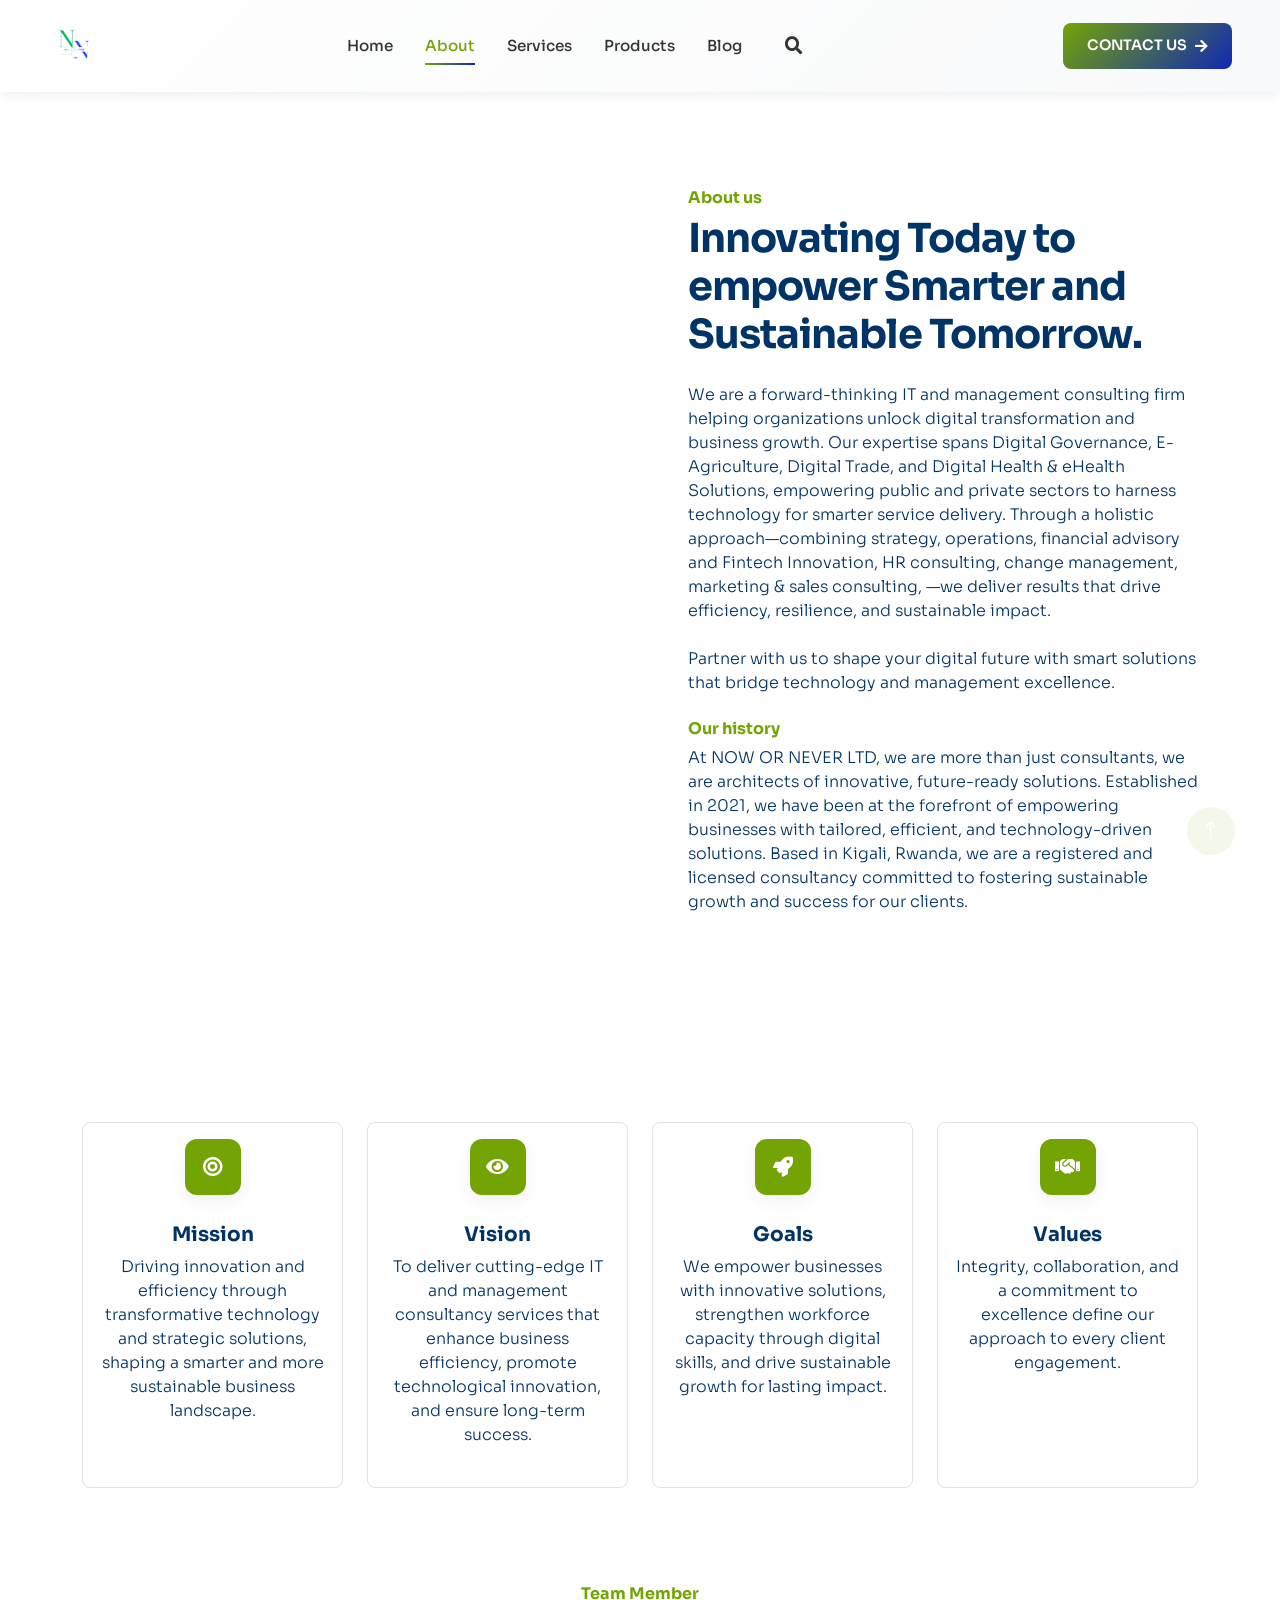
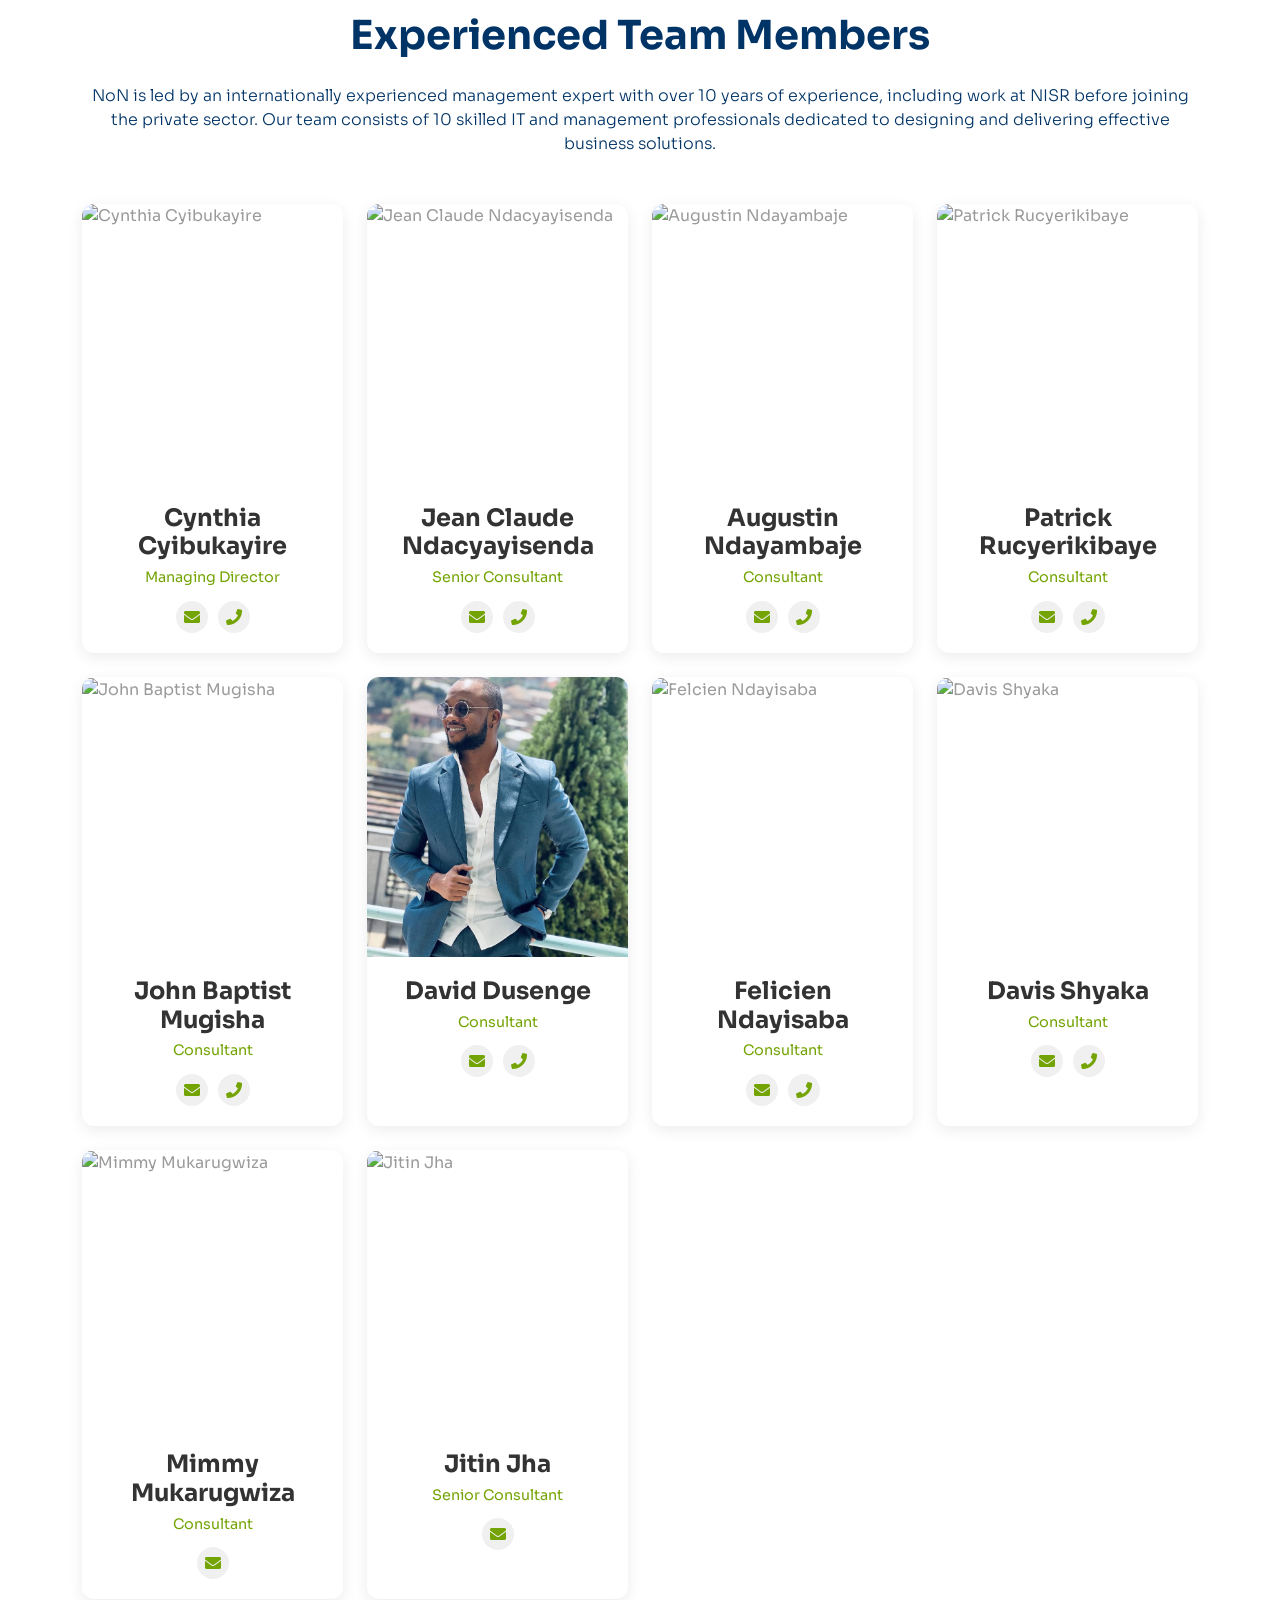
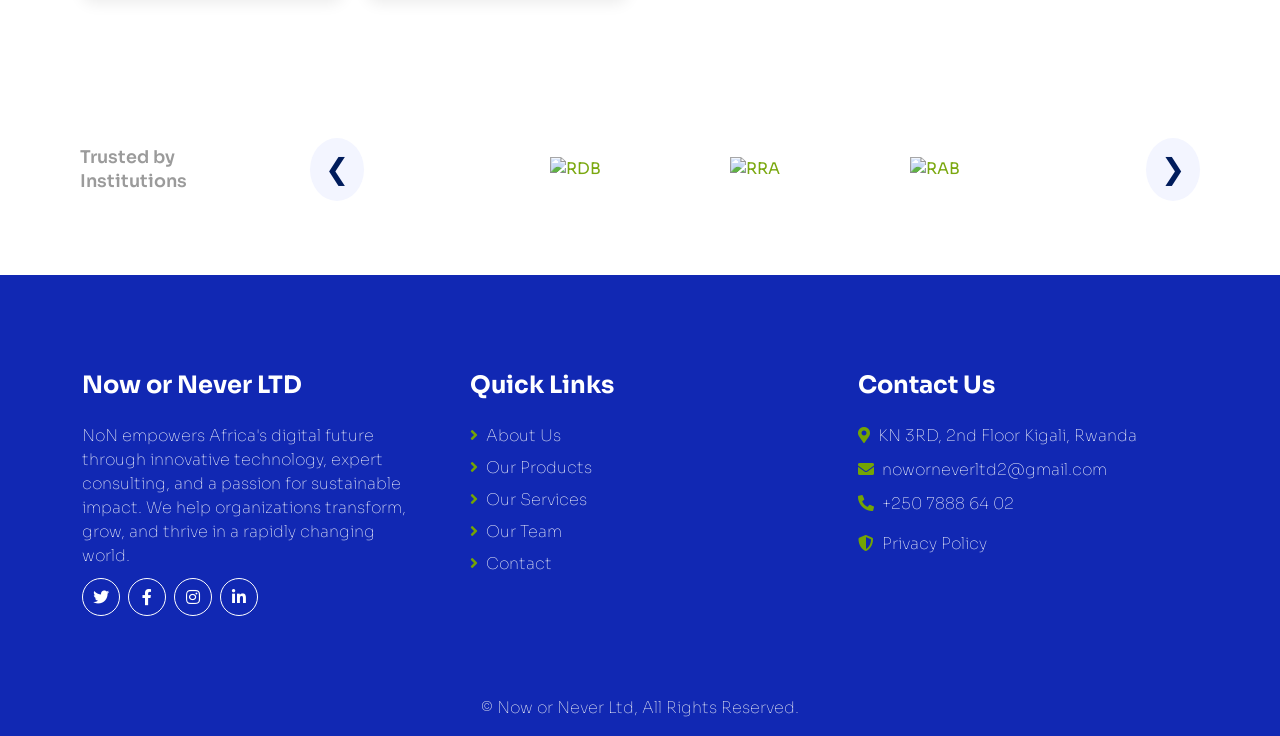
==== about.html @ a2f2927e "new" ====
<!DOCTYPE html>
<html lang="en">

<head>
    <meta charset="utf-8">
    <title>NoN - About Us</title>
    <meta content="width=device-width, initial-scale=1.0" name="viewport">
    <meta content="" name="keywords">
    <meta content="" name="description">

    <!-- Favicon -->
  <link href="img/logo_non-removebg-preview.png" rel="icon">

    <!-- Google Web Fonts -->
    <link rel="preconnect" href="https://fonts.googleapis.com">
    <link rel="preconnect" href="https://fonts.gstatic.com" crossorigin>
    <link href="https://fonts.googleapis.com/css2?family=Open+Sans:wght@300;500&family=Sora:wght@500;700;900&display=swap" rel="stylesheet"> 

    <!-- Icon Font Stylesheet -->
    <link href="https://cdnjs.cloudflare.com/ajax/libs/font-awesome/5.10.0/css/all.min.css" rel="stylesheet">
    <link href="https://cdn.jsdelivr.net/npm/bootstrap-icons@1.4.1/font/bootstrap-icons.css" rel="stylesheet">

    <!-- Libraries Stylesheet -->
    <link href="lib/animate/animate.min.css" rel="stylesheet">
    <link href="lib/owlcarousel/assets/owl.carousel.min.css" rel="stylesheet">
    <link href="lib/lightbox/css/lightbox.min.css" rel="stylesheet">

    <!-- Customized Bootstrap Stylesheet -->
    <link href="css/bootstrap.min.css" rel="stylesheet">

    <!-- Template Stylesheet -->
    <link href="css/style.css" rel="stylesheet">
</head>

<body>
    <!-- Spinner Start -->
    <div id="spinner" class="show bg-white position-fixed translate-middle w-100 vh-100 top-50 start-50 d-flex align-items-center justify-content-center">
        <div class="spinner-border text-primary" style="width: 3rem; height: 3rem;" role="status">
            <span class="sr-only">Loading...</span>
        </div>
    </div>
    <!-- Spinner End -->
    <!-- Navbar Start -->
   
    <!-- Modern Navbar CSS -->
    <style>
        .modern-navbar {
            background: linear-gradient(135deg, #ffffff 0%, #f8f9fa 100%);
            box-shadow: 0 2px 12px rgba(0, 0, 0, 0.08);
            padding: 1rem 0;
            position: sticky;
            top: 0;
            z-index: 1000;
            transition: all 0.3s ease;
        }

        .modern-navbar.scrolled {
            box-shadow: 0 4px 20px rgba(0, 0, 0, 0.12);
            padding: 0.75rem 0;
        }

        .navbar-brand-modern {
            display: flex;
            align-items: center;
            height: 60px;
            transition: transform 0.3s ease;
        }

        .navbar-brand-modern:hover {
            transform: scale(1.02);
        }

        .navbar-brand-modern img {
            height: 50px;
            width: auto;
        }

        .nav-menu-modern {
            display: flex;
            gap: 2rem;
            align-items: center;
            list-style: none;
            margin: 0;
            padding: 0;
        }

        .nav-item-modern {
            position: relative;
        }

        .nav-link-modern {
            color: #333;
            text-decoration: none;
            font-weight: 500;
            font-size: 0.95rem;
            padding: 0.5rem 0;
            transition: all 0.3s ease;
            position: relative;
        }

        .nav-link-modern::after {
            content: '';
            position: absolute;
            bottom: -2px;
            left: 0;
            width: 0;
            height: 2px;
            background: linear-gradient(90deg, #74a404, #1128B3);
            transition: width 0.3s ease;
        }

        .nav-link-modern:hover::after,
        .nav-link-modern.active::after {
            width: 100%;
        }

        .nav-link-modern:hover {
            color: #74a404;
        }

        .nav-link-modern.active {
            color: #74a404;
        }

        .search-icon-modern {
            width: 40px;
            height: 40px;
            display: flex;
            align-items: center;
            justify-content: center;
            cursor: pointer;
            border-radius: 8px;
            transition: all 0.3s ease;
            background: transparent;
            border: none;
            color: #333;
            font-size: 1.1rem;
        }

        .search-icon-modern:hover {
            background: rgba(116, 164, 4, 0.1);
            color: #74a404;
        }

        .cta-btn-modern {
            background: linear-gradient(135deg, #74a404 0%, #1128B3 100%);
            color: white;
            padding: 0.75rem 1.5rem;
            border-radius: 8px;
            text-decoration: none;
            font-weight: 600;
            font-size: 0.9rem;
            transition: all 0.3s ease;
            display: inline-flex;
            align-items: center;
            gap: 0.5rem;
            border: none;
            cursor: pointer;
        }

        .cta-btn-modern:hover {
            transform: translateY(-2px);
            box-shadow: 0 8px 20px rgba(116, 164, 4, 0.3);
            color: white;
            text-decoration: none;
        }

        .hamburger-modern {
            display: none;
            flex-direction: column;
            gap: 5px;
            background: none;
            border: none;
            cursor: pointer;
            padding: 0;
        }

        .hamburger-modern span {
            width: 24px;
            height: 2.5px;
            background: #333;
            border-radius: 2px;
            transition: all 0.3s ease;
        }

        .hamburger-modern.active span:nth-child(1) {
            transform: rotate(45deg) translate(10px, 10px);
        }

        .hamburger-modern.active span:nth-child(2) {
            opacity: 0;
        }

        .hamburger-modern.active span:nth-child(3) {
            transform: rotate(-45deg) translate(7px, -7px);
        }

        /* Mobile Responsive */
        @media (max-width: 768px) {
            .nav-menu-modern {
                position: absolute;
                top: 70px;
                left: 0;
                right: 0;
                flex-direction: column;
                gap: 0;
                background: white;
                border-top: 1px solid #e9ecef;
                max-height: 0;
                overflow: hidden;
                transition: max-height 0.3s ease;
                padding: 0;
            }

            .nav-menu-modern.active {
                max-height: 400px;
                padding: 1rem 0;
            }

            .nav-item-modern {
                width: 100%;
                padding: 0;
            }

            .nav-link-modern {
                display: block;
                padding: 1rem;
                border-left: 3px solid transparent;
                transition: all 0.3s ease;
            }

            .nav-link-modern::after {
                display: none;
            }

            .nav-link-modern:hover,
            .nav-link-modern.active {
                background: rgba(116, 164, 4, 0.08);
                border-left-color: #74a404;
                padding-left: 2rem;
            }

            .hamburger-modern {
                display: flex;
            }

            .cta-btn-modern {
                width: 100%;
                justify-content: center;
                margin: 1rem;
            }

            .nav-menu-modern .nav-item-modern:last-child {
                margin-top: 0.5rem;
            }
        }
    </style>

    <!-- Modern Navbar HTML -->
    <nav class="modern-navbar" id="modernNav">
        <div class="container-fluid px-4 px-lg-5">
            <div class="d-flex justify-content-between align-items-center">
                <a href="index.html" class="navbar-brand-modern">
                    <img src="img/logo_non-removebg-preview.png" alt="Now or Never LTD Logo">
                </a>

                <button class="hamburger-modern" id="hamburgerBtn" aria-label="Toggle navigation">
                    <span></span>
                    <span></span>
                    <span></span>
                </button>

                <ul class="nav-menu-modern" id="navMenu">
                    <li class="nav-item-modern">
                        <a href="index.html" class="nav-link-modern">Home</a>
                    </li>
                    <li class="nav-item-modern">
                        <a href="about.html" class="nav-link-modern active">About</a>
                    </li>
                    <li class="nav-item-modern">
                        <a href="service.html" class="nav-link-modern">Services</a>
                    </li>
                    <li class="nav-item-modern">
                        <a href="#products" class="nav-link-modern">Products</a>
                    </li>
                    <li class="nav-item-modern">
                        <a href="blog.html" class="nav-link-modern">Blog</a>
                    </li>
                    <li class="nav-item-modern">
                        <button class="search-icon-modern" id="searchBtnModern" aria-label="Search">
                            <i class="fa fa-search"></i>
                        </button>
                    </li>
                </ul>

                <a href="contact.html" class="cta-btn-modern d-none d-lg-inline-flex">
                    CONTACT US <i class="fa fa-arrow-right"></i>
                </a>
            </div>
        </div>
    </nav>

    <!-- Modern Navbar JavaScript -->
    <script>
        document.addEventListener('DOMContentLoaded', function() {
            const hamburger = document.getElementById('hamburgerBtn');
            const navMenu = document.getElementById('navMenu');
            const navLinks = document.querySelectorAll('.nav-link-modern');
            const modernNav = document.getElementById('modernNav');
            const searchBtnModern = document.getElementById('searchBtnModern');

            // Toggle menu
            hamburger.addEventListener('click', function() {
                hamburger.classList.toggle('active');
                navMenu.classList.toggle('active');
            });

            // Close menu on link click
            navLinks.forEach(link => {
                link.addEventListener('click', function() {
                    hamburger.classList.remove('active');
                    navMenu.classList.remove('active');
                    navLinks.forEach(l => l.classList.remove('active'));
                    this.classList.add('active');
                });
            });

            // Navbar scroll effect
            window.addEventListener('scroll', function() {
                if (window.scrollY > 10) {
                    modernNav.classList.add('scrolled');
                } else {
                    modernNav.classList.remove('scrolled');
                }
            });

            // Search functionality (reuse existing search if available)
            searchBtnModern.addEventListener('click', function() {
                if (window._navSearchOpen) {
                    window._navSearchOpen();
                }
            });
        });
    </script>
    <div id="scrollProgressBar"></div>
    <!-- Navbar End -->


    <!-- Page Header Start -->
    <!-- <div class="container-fluid page-header py-5 " style="position:relative;overflow:hidden;">
                <canvas id="headerParticles" style="position:absolute;inset:0;width:100%;height:100%;z-index:0;pointer-events:none;"></canvas>

        <div class="container py-5">
            <h1 class="display-3  text-white mb-3 animated slideInDown">About Us</h1>
            <nav aria-label="breadcrumb animated slideInDown">
                <ol class="breadcrumb">
                    <li class="breadcrumb-item"><a class="text-white" href="#">Home</a></li>
                 
                    <li class="breadcrumb-item text-white active" aria-current="page">About Us</li>
                </ol>
            </nav>
        </div>
    </div> -->
    <!-- Page Header End -->
  <style>
            /* optional subtle dark overlay so particles remain visible over images */
            .page-header::after{
                content: "";
                position: absolute;
                inset: 0;
                background: rgba(0,0,0,0.18);
                z-index: 0;
                pointer-events: none;
            }
        </style>

        <script>
            (function(){
                const canvas = document.getElementById('headerParticles');
                if(!canvas) return;
                const ctx = canvas.getContext('2d');

                let width = 0, height = 0, particles = [];

                function resize(){
                    const dpr = window.devicePixelRatio || 1;
                    width = canvas.clientWidth || canvas.width;
                    height = canvas.clientHeight || canvas.height;
                    canvas.width = Math.floor((canvas.offsetWidth) * dpr);
                    canvas.height = Math.floor((canvas.offsetHeight) * dpr);
                    ctx.setTransform(dpr, 0, 0, dpr, 0, 0);
                    initParticles();
                }

                function rand(min, max){ return Math.random() * (max - min) + min; }

                function initParticles(){
                    particles = [];
                    const area = (canvas.offsetWidth || 800) * (canvas.offsetHeight || 200);
                    const count = Math.min(140, Math.max(30, Math.floor(area / 6000)));
                    for(let i=0;i<count;i++){
                        particles.push({
                            x: rand(0, canvas.offsetWidth),
                            y: rand(0, canvas.offsetHeight),
                            r: rand(0.8, 3.2),
                            vx: rand(-0.25, 0.25),
                            vy: rand(-0.15, 0.15),
                            alpha: rand(0.3, 0.9)
                        });
                    }
                }

                function step(){
                    ctx.clearRect(0,0,canvas.offsetWidth, canvas.offsetHeight);

                    // draw connections
                    const threshold = 90;
                    for(let i=0;i<particles.length;i++){
                        const p = particles[i];
                        for(let j=i+1;j<particles.length;j++){
                            const q = particles[j];
                            const dx = p.x - q.x;
                            const dy = p.y - q.y;
                            const dist = Math.sqrt(dx*dx + dy*dy);
                            if(dist < threshold){
                                const t = 1 - dist / threshold;
                                ctx.strokeStyle = 'rgba(255,255,255,' + (0.08 * t) + ')';
                                ctx.lineWidth = 1 * t;
                                ctx.beginPath();
                                ctx.moveTo(p.x, p.y);
                                ctx.lineTo(q.x, q.y);
                                ctx.stroke();
                            }
                        }
                    }

                    // draw particles and update
                    for(const p of particles){
                        p.x += p.vx;
                        p.y += p.vy;

                        // wrap around
                        if(p.x < -10) p.x = canvas.offsetWidth + 10;
                        if(p.x > canvas.offsetWidth + 10) p.x = -10;
                        if(p.y < -10) p.y = canvas.offsetHeight + 10;
                        if(p.y > canvas.offsetHeight + 10) p.y = -10;

                        ctx.beginPath();
                        ctx.fillStyle = 'rgba(255,255,255,' + p.alpha + ')';
                        ctx.arc(p.x, p.y, p.r, 0, Math.PI * 2);
                        ctx.fill();
                    }

                    requestAnimationFrame(step);
                }

                // initialize when DOM ready
                function init(){
                    resize();
                    window.addEventListener('resize', () => {
                        // throttle resize with requestAnimationFrame
                        if(this._resizeRAF) cancelAnimationFrame(this._resizeRAF);
                        this._resizeRAF = requestAnimationFrame(resize);
                    });
                    requestAnimationFrame(step);
                }

                // If element sizes are not yet set, delay init slightly
                if (document.readyState === 'loading') {
                    document.addEventListener('DOMContentLoaded', init);
                } else {
                    init();
                }
            })();
        </script>

    <!-- Digital Solutions Section Start -->
  <div class="container-fluid  overflow-hidden px-lg-0" id="about">
        <div class="container about px-lg-0">
            <div class="row g-0 mx-lg-0">
                <div class="col-lg-6 ps-lg-0 wow fadeIn" data-wow-delay="0.1s" style="min-height: 400px;">
                    <div class="position-relative h-100">
                        <video class="position-absolute img-fluid w-100 h-100" src="img/boit-1.mov" style="object-fit: cover;" autoplay loop muted playsinline></video>
                    </div>
                </div>
                <div class="col-lg-6 about-text py-5 wow fadeIn" data-wow-delay="0.5s">
                    <div class="p-lg-5 pe-lg-0">
                          <h6 class="text-primary">About us</h6>
                        <div class="about-modern">
                            <h1 class="mb-4 fw-bold" style="font-size:2.5rem; letter-spacing:-1px;">
                           Innovating Today to empower Smarter and Sustainable Tomorrow.


                            </h1>
                            <p class="lead text-dark mb-4" style="font-size:1rem;">
       We are a forward-thinking IT and management consulting firm helping organizations unlock digital transformation and business growth. Our expertise spans Digital Governance, E-Agriculture, Digital Trade, and Digital Health & eHealth Solutions, empowering public and private sectors to harness technology for smarter service delivery.
Through a holistic approach—combining strategy, operations, financial advisory and Fintech Innovation, HR consulting, change management, marketing & sales consulting, —we deliver results that drive efficiency, resilience, and sustainable impact.<br><br>
Partner with us to shape your digital future with smart solutions that bridge technology and management excellence.

                            </p>
           
   <h6 class="text-primary">Our history</h6>
                              <p class="lead text-dark mb-4" style="font-size:1rem;">
At NOW OR NEVER LTD, we are more than just consultants, we are architects of innovative, future-ready solutions. Established in 2021, we have been at the forefront of empowering businesses with tailored, efficient, and technology-driven solutions. Based in Kigali, Rwanda, we are a registered and licensed consultancy committed to fostering sustainable growth and success for our clients.    </p>
                        </div>
                    </div>
                </div>
            </div>
        </div>
    </div>
    <!-- Digital Solutions Section End -->
        <!-- Flexible 4-Card Section Start -->
        <section class="container py-5 " aria-labelledby="featuresHeading">
        

            <div class="features-cards">
                <style>
                    /* center icons and headings, set green icon bg and hover behavior */
                    .features-cards .icon-circle {
                        background: #74a404;
                        color: #fff;
                    }
                    .features-cards .card-body { text-align: center; }
                    .features-cards .card.hover-translate {
                        transition: transform .18s ease, box-shadow .18s ease, background .18s ease, color .18s ease;
                    }
                    .features-cards .card.hover-translate:hover {
                        background: #74a404;
                        color: #fff;
                    }
                    .features-cards .card.hover-translate:hover .card-title,
                    .features-cards .card.hover-translate:hover .lead {
                        color: #fff !important;
                    }
                    .features-cards .card.hover-translate .icon-circle {
                        margin: 0 auto 12px;
                        display: inline-flex;
                        align-items: center;
                        justify-content: center;
                    }
                </style>

                <div class="row g-4 mt-3 ">
                    <div class="col-12 col-md-6 col-lg-3 d-flex ">
                        <article class="card  flex-fill h-100 border hover-translate" role="region" aria-label="Mission">
                            <div class="card-body d-flex flex-column align-items-center">
                                <div class="mb-3">
                                    <div class="icon-circle d-inline-flex align-items-center justify-content-center" style="width:56px;height:56px;border-radius:12px;font-size:20px;">
                                        <i class="fas fa-bullseye" aria-hidden="true"></i>
                                    </div>
                                </div>
                                <h3 class="h5 card-title">Mission</h3>
                                  <p class="lead text-dark mb-4" style="font-size:1rem;">Driving innovation and efficiency through transformative technology and strategic solutions, shaping a smarter and more sustainable business landscape.</p>
                            </div>
                        </article>
                    </div>

                    <div class="col-12 col-md-6 col-lg-3 d-flex">
                        <article class="card flex-fill h-100 border hover-translate" role="region" aria-label="Vision">
                            <div class="card-body d-flex flex-column align-items-center">
                                <div class="mb-3">
                                    <div class="icon-circle d-inline-flex align-items-center justify-content-center" style="width:56px;height:56px;border-radius:12px;font-size:20px;">
                                        <i class="fas fa-eye" aria-hidden="true"></i>
                                    </div>
                                </div>
                                <h3 class="h5 card-title">Vision</h3>
                                  <p class="lead text-dark mb-4" style="font-size:1rem;">To deliver cutting-edge IT and management consultancy services that enhance business efficiency, promote technological innovation, and ensure long-term success.</p>
                            </div>
                        </article>
                    </div>

                    <div class="col-12 col-md-6 col-lg-3 d-flex">
                        <article class="card flex-fill h-100 border hover-translate" role="region" aria-label="Goals">
                            <div class="card-body d-flex flex-column align-items-center">
                                <div class="mb-3">
                                    <div class="icon-circle d-inline-flex align-items-center justify-content-center" style="width:56px;height:56px;border-radius:12px;font-size:20px;">
                                        <i class="fas fa-rocket" aria-hidden="true"></i>
                                    </div>
                                </div>
                                <h3 class="h5 card-title">Goals</h3>
                                   <p class="lead text-dark mb-4" style="font-size:1rem;">We empower businesses with innovative solutions, strengthen workforce capacity through digital skills, and drive sustainable growth for lasting impact.</p>
                            </div>
                        </article>
                    </div>

                    <div class="col-12 col-md-6 col-lg-3 d-flex">
                        <article class="card flex-fill h-100 border hover-translate" role="region" aria-label="Values">
                            <div class="card-body d-flex flex-column align-items-center">
                                <div class="mb-3">
                                    <div class="icon-circle d-inline-flex align-items-center justify-content-center" style="width:56px;height:56px;border-radius:12px;font-size:20px;">
                                        <i class="fas fa-handshake" aria-hidden="true"></i>
                                    </div>
                                </div>
                                <h3 class="h5 card-title">Values</h3>
                                 <p class="lead text-dark mb-4" style="font-size:1rem;">Integrity, collaboration, and a commitment to excellence define our approach to every client engagement.</p>
                            </div>
                        </article>
                    </div>
                </div>

                <style>
                    .features-cards .card.hover-translate:hover {
                        background: #74a404 !important;
                        color: #fff;
                    }
                    .features-cards .card.hover-translate:hover .card-title,
                    .features-cards .card.hover-translate:hover .lead {
                        color: #fff !important;
                    }
                </style>
            </div>

            <style>
                .icon-circle {
                    width: 56px;
                    height: 56px;
                    border-radius: 12px;
                    font-size: 20px;
                    box-shadow: 0 6px 18px rgba(0,0,0,0.06);
                }
                .card.hover-translate {
                    transition: transform .18s ease, box-shadow .18s ease;
                }
                .card.hover-translate:hover {
                    transform: translateY(-8px);
                    box-shadow: 0 18px 40px rgba(0,0,0,0.12);
                }
                @media (max-width: 767.98px) {
                    .icon-circle { width:48px; height:48px; }
                }
            </style>
        </section>
        <!-- Flexible 4-Card Section End -->
             <!-- Team Start -->
   <div class="container-fluid p-5  overflow-hidden px-lg-0 " id="team">
        <div class="container">
            <div class="text-center mx-auto mb-5 wow fadeInUp" data-wow-delay="0.1s" style="">
                <h6 class="text-primary">Team Member</h6>
                <h1 class="mb-4">Experienced Team Members</h1>
                <p class="lead text-dark " style="font-size:1rem;">NoN is led by an internationally experienced management expert with over 10 years of experience, including work at NISR before joining the private sector. Our team consists of 10 skilled IT and management professionals dedicated to designing and delivering effective business solutions.
</p>
            </div>
            
    <div class="row g-4">
        <!-- Team Member Card 1 -->
             
        <div class="col-lg-3 col-md-6 wow fadeInUp" data-wow-delay="0.1s">
      
                <a href="cynthia.html" style="text-decoration: none; color: inherit;">
                    <div class="team-card h-100">
                        <div class="team-image-wrapper">
                            <img class="team-image" src="img/team/cyntia_2.jpeg" alt="Cynthia Cyibukayire">
                            <div class="team-overlay">
                                <a href="cynthia.html" class="btn btn-primary" style="padding: 10px 20px; font-weight: 600; transition: background-color 0.3s ease;" onmouseover="this.style.backgroundColor='white'; this.style.color='#74a404';" onmouseout="this.style.backgroundColor=''; this.style.color='';">View Profile</a>
                            </div>
                        </div>
                        <div class="team-info">
                            <h4>Cynthia Cyibukayire</h4>
                            <p class="role">Managing Director</p>
                            <div class="contact-info">
                                <a href="mailto:ccyibukayire@non.com"><i class="fas fa-envelope"></i></a>
                                <a href="tel:+250788673309"><i class="fas fa-phone"></i></a>
                            </div>
                        </div>
                    </div>
                </a>
        </div>

        <!-- Team Member Card 2 -->
        <div class="col-lg-3 col-md-6 wow fadeInUp" data-wow-delay="0.2s">
            <a href="cynthia.html" style="text-decoration: none; color: inherit;">
                <div class="team-card h-100">
                    <div class="team-image-wrapper">
                        <img class="team-image" src="img/team-3.png" alt="Jean Claude Ndacyayisenda">
                        <div class="team-overlay">
                                                        <a href="cynthia.html" class="btn btn-primary" style="padding: 10px 20px; font-weight: 600; transition: background-color 0.3s ease;" onmouseover="this.style.backgroundColor='white'; this.style.color='#74a404';" onmouseout="this.style.backgroundColor=''; this.style.color='';">View Profile</a>

                        </div>
                    </div>
                    <div class="team-info">
                        <h4>Jean Claude Ndacyayisenda</h4>
                        <p class="role">Senior Consultant</p>
                        <div class="contact-info">
                            <a href="mailto:jcndacyayisenda@non.com"><i class="fas fa-envelope"></i></a>
                            <a href="tel:+250788732511"><i class="fas fa-phone"></i></a>
                        </div>
                    </div>
                </div>
            </a>
        </div>

        <!-- Team Member Card 3 -->
        <div class="col-lg-3 col-md-6 wow fadeInUp" data-wow-delay="0.3s">
            <a href="augustin.html" style="text-decoration: none; color: inherit;">
                <div class="team-card h-100">
                    <div class="team-image-wrapper">
                        <img class="team-image" src="img/team/Ndayambaje.jpeg" alt="Augustin Ndayambaje">
                        <div class="team-overlay">
                                                                                <a href="augustin.html" class="btn btn-primary" style="padding: 10px 20px; font-weight: 600; transition: background-color 0.3s ease;" onmouseover="this.style.backgroundColor='white'; this.style.color='#74a404';" onmouseout="this.style.backgroundColor=''; this.style.color='';">View Profile</a>

                        </div>
                    </div>
                    <div class="team-info">
                        <h4>Augustin Ndayambaje</h4>
                        <p class="role">Consultant</p>
                        <div class="contact-info">
                            <a href="mailto:andayambaje@non.com"><i class="fas fa-envelope"></i></a>
                            <a href="tel:+250783199105"><i class="fas fa-phone"></i></a>
                        </div>
                    </div>
                </div>
            </a>
        </div>

        <!-- Team Member Card 4 -->
        <div class="col-lg-3 col-md-6 wow fadeInUp" data-wow-delay="0.4s">
            <a href="patrick.html" style="text-decoration: none; color: inherit;">
                <div class="team-card h-100">
                    <div class="team-image-wrapper">
                        <img class="team-image" src="img/team/patrick rukera.jpeg" alt="Patrick Rucyerikibaye">
                        <div class="team-overlay">
                                                                                 <a href="patrick.html" class="btn btn-primary" style="padding: 10px 20px; font-weight: 600; transition: background-color 0.3s ease;" onmouseover="this.style.backgroundColor='white'; this.style.color='#74a404';" onmouseout="this.style.backgroundColor=''; this.style.color='';">View Profile</a>

                        </div>
                    </div>
                    <div class="team-info">
                        <h4>Patrick Rucyerikibaye</h4>
                        <p class="role">Consultant</p>
                        <div class="contact-info">
                            <a href="mailto:prucyerikibaye@non.com"><i class="fas fa-envelope"></i></a>
                            <a href="tel:+250783979427"><i class="fas fa-phone"></i></a>
                        </div>
                    </div>
                </div>
            </a>
        </div>

        <!-- Team Member Card 5 -->
        <div class="col-lg-3 col-md-6 wow fadeInUp" data-wow-delay="0.1s">
            <a href="staff_bio.html?id=7" style="text-decoration: none; color: inherit;">
                <div class="team-card h-100">
                    <div class="team-image-wrapper">
                        <img class="team-image" src="img/team-3.png" alt="John Baptist Mugisha">
                        <div class="team-overlay">
                                                                                  <a href="staff_bio.html?id=1" class="btn btn-primary" style="padding: 10px 20px; font-weight: 600; transition: background-color 0.3s ease;" onmouseover="this.style.backgroundColor='white'; this.style.color='#74a404';" onmouseout="this.style.backgroundColor=''; this.style.color='';">View Profile</a>

                        </div>
                    </div>
                    <div class="team-info">
                        <h4>John Baptist Mugisha</h4>
                        <p class="role">Consultant</p>
                        <div class="contact-info">
                            <a href="mailto:jbmugisha@non.com"><i class="fas fa-envelope"></i></a>
                            <a href="tel:+250788841787"><i class="fas fa-phone"></i></a>
                        </div>
                    </div>
                </div>
            </a>
        </div>

        <!-- Team Member Card 6 -->
        <div class="col-lg-3 col-md-6 wow fadeInUp" data-wow-delay="0.2s">
            <a href="staff_bio.html?id=8" style="text-decoration: none; color: inherit;">
                <div class="team-card h-100">
                    <div class="team-image-wrapper">
                        <img class="team-image" src="img/Team/David.jpeg" alt="David Dusenge">
                        <div class="team-overlay">
                                                                                  <a href="staff_bio.html?id=1" class="btn btn-primary" style="padding: 10px 20px; font-weight: 600; transition: background-color 0.3s ease;" onmouseover="this.style.backgroundColor='white'; this.style.color='#74a404';" onmouseout="this.style.backgroundColor=''; this.style.color='';">View Profile</a>

                        </div>
                    </div>
                    <div class="team-info">
                        <h4>David Dusenge</h4>
                        <p class="role">Consultant</p>
                        <div class="contact-info">
                            <a href="mailto:ddusenge@non.com"><i class="fas fa-envelope"></i></a>
                            <a href="tel:+250788738660"><i class="fas fa-phone"></i></a>
                        </div>
                    </div>
                </div>
            </a>
        </div>

        <!-- Team Member Card 7 -->
        <div class="col-lg-3 col-md-6 wow fadeInUp" data-wow-delay="0.3s">
            <a href="staff_bio.html?id=9" style="text-decoration: none; color: inherit;">
                <div class="team-card h-100">
                    <div class="team-image-wrapper">
                        <img class="team-image" src="img/team-3.png" alt="Felcien Ndayisaba">
                        <div class="team-overlay">
                                                                                 <a href="staff_bio.html?id=1" class="btn btn-primary" style="padding: 10px 20px; font-weight: 600; transition: background-color 0.3s ease;" onmouseover="this.style.backgroundColor='white'; this.style.color='#74a404';" onmouseout="this.style.backgroundColor=''; this.style.color='';">View Profile</a>

                        </div>
                    </div>
                    <div class="team-info">
                        <h4>Felicien Ndayisaba</h4>
                        <p class="role">Consultant</p>
                        <div class="contact-info">
                            <a href="mailto:fndayisaba@non.com"><i class="fas fa-envelope"></i></a>
                            <a href="tel:+250788595006"><i class="fas fa-phone"></i></a>
                        </div>
                    </div>
                </div>
            </a>
        </div>

        <!-- Team Member Card 8 -->
        <div class="col-lg-3 col-md-6 wow fadeInUp" data-wow-delay="0.4s">
            <a href="staff_bio.html?id=10" style="text-decoration: none; color: inherit;">
                <div class="team-card h-100">
                    <div class="team-image-wrapper">
                        <img class="team-image" src="img/team-3.png" alt="Davis Shyaka">
                        <div class="team-overlay">
                                                                                   <a href="staff_bio.html?id=1" class="btn btn-primary" style="padding: 10px 20px; font-weight: 600; transition: background-color 0.3s ease;" onmouseover="this.style.backgroundColor='white'; this.style.color='#74a404';" onmouseout="this.style.backgroundColor=''; this.style.color='';">View Profile</a>

                        </div>
                    </div>
                    <div class="team-info">
                        <h4>Davis Shyaka</h4>
                        <p class="role">Consultant</p>
                        <div class="contact-info">
                            <a href="mailto:dshyaka@non.com"><i class="fas fa-envelope"></i></a>
                            <a href="tel:+250788940354"><i class="fas fa-phone"></i></a>
                        </div>
                    </div>
                </div>
            </a>
        </div>

        <!-- Team Member Card 9 -->
        <div class="col-lg-3 col-md-6 mb-3 wow fadeInUp" data-wow-delay="0.1s">
            <a href="staff_bio.html?id=11" style="text-decoration: none; color: inherit;">
                <div class="team-card h-100">
                    <div class="team-image-wrapper">
                        <img class="team-image" src="img/team-1.png" alt="Mimmy Mukarugwiza">
                        <div class="team-overlay">
                                                                                   <a href="staff_bio.html?id=1" class="btn btn-primary" style="padding: 10px 20px; font-weight: 600; transition: background-color 0.3s ease;" onmouseover="this.style.backgroundColor='white'; this.style.color='#74a404';" onmouseout="this.style.backgroundColor=''; this.style.color='';">View Profile</a>

                        </div>
                    </div>
                    <div class="team-info">
                        <h4>Mimmy Mukarugwiza</h4>
                        <p class="role">Consultant</p>
                        <div class="contact-info">
                            <a href="mailto:mukarugwiza@non.com"><i class="fas fa-envelope"></i></a>
                        </div>
                    </div>
                </div>
            </a>
        </div>

        <!-- Team Member Card 10 -->
        <div class="col-lg-3 col-md-6 mb-3 wow fadeInUp" data-wow-delay="0.2s">
            <a href="jitin.html" style="text-decoration: none; color: inherit;">
                <div class="team-card h-100">
                    <div class="team-image-wrapper">
                        <img class="team-image" src="img/team/jitin.jpeg" alt="Jitin Jha">
                        <div class="team-overlay">
                                                                                   <a href="jitin.html" class="btn btn-primary" style="padding: 10px 20px; font-weight: 600; transition: background-color 0.3s ease;" onmouseover="this.style.backgroundColor='white'; this.style.color='#74a404';" onmouseout="this.style.backgroundColor=''; this.style.color='';">View Profile</a>

                        </div>
                    </div>
                    <div class="team-info">
                        <h4>Jitin Jha</h4>
                        <p class="role">Senior Consultant</p>
                        <div class="contact-info">
                            <a href="mailto:jjha@non.com"><i class="fas fa-envelope"></i></a>
                        </div>
                    </div>
                </div>
            </a>
        </div>
    </div>

          
        </div>

        </div>
    </div>
    <!-- Team End -->
  <section class="partners-section">
 <div class="partners-text">
      Trusted by <br> Institutions
    </div>

    <div class="arrow" id="prevArrow">❮</div>
    <style>
        .partners-carousel-wrapper{ padding:10px 20px; }
        .partners-carousel { display:flex; gap:20px; align-items:center; justify-content:center; overflow:hidden; }
        .partner-logo { flex:0 0 auto; padding:12px; display:flex; align-items:center; justify-content:center; }
        .partner-logo img { max-width:160px; height:auto; display:block; margin:0; }

        /* Smaller spacing and images on small screens */
        @media (max-width: 767px) {
            .partners-carousel-wrapper{ padding:6px 10px; }
            .partners-carousel { gap:12px; }
            .partner-logo { padding:6px; }
            .partner-logo img { max-width:300px; }
        }

        /* Extra small screens */
        @media (max-width: 420px) {
            .partners-carousel { gap:8px; }
            .partner-logo img { max-width:80px; }
        }
    </style>

    <div class="partners-carousel-wrapper">
        <div class="partners-carousel" id="partnersCarousel" aria-label="Trusted institutions carousel">
            <div class="partner-logo">
              <a href="https://rdb.rw" target="_blank" rel="noopener noreferrer" title="Rwanda Development Board">
                <img src="https://kigaliselfdrive.com/wp-content/uploads/2023/06/2-2.png" alt="RDB">
              </a>
            </div>
            <div class="partner-logo">
              <a href="https://www.rra.gov.rw" target="_blank" rel="noopener noreferrer" data-target="blank" title="Rwanda Revenue Authority">
                <img src="https://encrypted-tbn0.gstatic.com/images?q=tbn:ANd9GcR7gfXnhyTtkCDWhknLxu4I8dhg8lSzt9b-8A&s" alt="RRA">
              </a>
            </div>
            <div class="partner-logo">
              <a href="https://www.rab.gov.rw" target="_blank" rel="noopener noreferrer" title="Rwanda Agriculture Board">
                <img src="https://encrypted-tbn0.gstatic.com/images?q=tbn:ANd9GcSUlSEijHfIaqTOPRWllw34btnbotYerCm0fT9lqW-__wRmQU8IHoTITlHJ64VpBDEptjo&usqp=CAU" alt="RAB">
              </a>
            </div>
        </div>
    </div>

    <div class="arrow" id="nextArrow">❯</div>
  </section>
    <!-- Footer Start -->
<div class="container-fluid  text-body footer  pt-5 wow fadeIn" data-wow-delay="0.1s" >
        <div class="container py-5">
            <div class="row g-5">
            <!-- About Company -->
            <div class="col-lg-4 col-md-6 ">
                <h4 class="text-white mb-4 fw-bold"> Now or Never LTD</h4>
                <p class="text-white mb-3" style="font-weight: lighter !important;">
               NoN empowers Africa's digital future through innovative technology, expert consulting, and a passion for sustainable impact. We help organizations transform, grow, and thrive in a rapidly changing world.
                </p>
                <div class="d-flex mb-3">
                <a class="btn btn-square  btn-social me-2" href="#"><i class="fab fa-twitter"></i></a>
                <a class="btn btn-square  btn-social me-2" href="#"><i class="fab fa-facebook-f"></i></a>
                <a class="btn btn-square  btn-social me-2" href="#"><i class="fab fa-instagram"></i></a>
                <a class="btn btn-square btn-outline-light btn-social" href="#"><i class="fab fa-linkedin-in"></i></a>
                </div>
            </div>
            <!-- Quick Links -->
            <div class="col-lg-4 col-md-6">
                <h4 class="text-white mb-4 fw-bold">Quick Links</h4>
                <ul class="list-unstyled mb-0">
                <li class="mb-2"><a href="about.html" class="text-white text-decoration-none" style="font-weight: lighter !important;"><i class="fa fa-angle-right text-primary me-2"></i>About Us</a></li>
                           <li class="mb-2"><a href="index.html#products" class="text-white text-decoration-none" style="font-weight: lighter !important;"><i class="fa fa-angle-right text-primary me-2"></i>Our Products</a></li>
                <li class="mb-2"><a href="service.html" class="text-white text-decoration-none" style="font-weight: lighter !important;"><i class="fa fa-angle-right text-primary me-2"></i>Our Services</a></li>
                <!-- <li class="mb-2"><a href="project.html" class="text-white-50 text-decoration-none"><i class="fa fa-angle-right text-primary me-2"></i>Projects</a></li> -->
                <li class="mb-2"><a href="about.html#team" class="text-white text-decoration-none" style="font-weight: lighter !important;"><i class="fa fa-angle-right text-primary me-2"></i>Our Team</a></li>
                <li class="mb-2"><a href="contact.html" class="text-white text-decoration-none" style="font-weight: lighter !important;"><i class="fa fa-angle-right text-primary me-2"></i>Contact</a></li>
                </ul>
            </div>
            <!-- Contact Info -->
            <div class="col-lg-4 col-md-12">
                <h4 class="text-white mb-4 fw-bold">Contact Us</h4>
                <p class="mb-2 text-white" style="font-weight: lighter !important;"><i class="fa fa-map-marker-alt text-primary me-2"></i>KN 3RD, 2nd Floor Kigali, Rwanda</p>
                <a href="mailto:noworneverltd2@gmail.com" class="text-white text-decoration-none"><p class="mb-2 text-white" style="font-weight: lighter !important;"><i class="fa fa-envelope text-primary me-2"></i>noworneverltd2@gmail.com</p></a>
                <p class="mb-2 text-white" style="font-weight: lighter !important;"><i class="fa fa-phone-alt text-primary me-2"></i>+250 7888 64 02</p>
                <ul class="list-unstyled mt-3">
                <li class="mb-2" style="font-weight: lighter !important;"><a href="privacy_policy.html" class="text-white text-decoration-none"><i class="fa fa-shield-alt text-primary me-2"></i>Privacy Policy</a></li>

                </ul>
            </div>
            </div>
        </div>
        <div class="container-fluid bg-secondary text-center py-3" style="background: #00000000 !important;">
            <span class="text-light" style="font-weight: lighter !important;">&copy; <span class="">Now or Never Ltd</span>, All Rights Reserved.</span>
        </div>
    </div>
    <!-- Footer End -->


    <!-- Back to Top -->
    <a href="#" class="btn btn-lg btn-primary btn-lg-square rounded-circle back-to-top"><i class="bi bi-arrow-up"></i></a>


    <!-- JavaScript Libraries -->
    <script src="https://code.jquery.com/jquery-3.4.1.min.js"></script>
    <script src="https://cdn.jsdelivr.net/npm/bootstrap@5.0.0/dist/js/bootstrap.bundle.min.js"></script>
    <script src="lib/wow/wow.min.js"></script>
    <script src="lib/easing/easing.min.js"></script>
    <script src="lib/waypoints/waypoints.min.js"></script>
    <script src="lib/counterup/counterup.min.js"></script>
    <script src="lib/owlcarousel/owl.carousel.min.js"></script>
    <script src="lib/isotope/isotope.pkgd.min.js"></script>
    <script src="lib/lightbox/js/lightbox.min.js"></script>

    <!-- Template Javascript -->
    <script src="js/main.js"></script>
</body>

</html></div></div></div></div>
---- css/style.css ----
@import url('https://fonts.googleapis.com/css2?family=Sora:wght@100..800&display=swap');

:root {
    --primary: #74a404;
    --light: #F6F7F8;
    --dark: #1128B3;
}
body {
    font-family: "Sora", sans-serif !important;
}

.fw-medium {
    font-weight:100;
    
}
.fw-medium-2 {
    font-weight:300;
    font-size: 17px !important;
    
}

.fw-bold {
    font-weight: 700 !important;
}

.fw-black {
    font-weight: 900 !important;
}

.back-to-top {
    position: fixed;
    display: none;
    right: 45px;
    bottom: 45px;
    z-index: 99;
}


/*** Spinner ***/
#spinner {
    opacity: 0;
    visibility: hidden;
    transition: opacity .5s ease-out, visibility 0s linear .5s;
    z-index: 99999;
}

#spinner.show {
    transition: opacity .5s ease-out, visibility 0s linear 0s;
    visibility: visible;
    opacity: 1;
}


/*** Button ***/
.btn {
    font-weight: 500;
    transition: .5s;
    border-radius: 0;
    background-color: var(--primary);
    color: #FFFFFF;
    border: 0;
}

.btn.btn-primary,
.btn.btn-outline-primary:hover {
    color: #FFFFFF;
}

.btn-square {
    width: 38px;
    height: 38px;
}

.btn-sm-square {
    width: 32px;
    height: 32px;
}

.btn-lg-square {
    width: 48px;
    height: 48px;
}

.btn-square,
.btn-sm-square,
.btn-lg-square {
    padding: 0;
    display: flex;
    align-items: center;
    justify-content: center;
    font-weight: normal;
}

/*** Navbar ***/
.navbar.sticky-top {
    top: -100px;
    transition: .5s;
}

.navbar .navbar-brand,
.navbar a.btn {
    height: 75px;
}

.navbar .navbar-nav .nav-link {
    margin-right: 30px;
    padding: 25px 0;
    color: var(--dark);
    font-size: 12px !important;
    font-weight: 500;
    text-transform: uppercase;
    outline: none;
}

.navbar .navbar-nav .nav-link:hover,
.navbar .navbar-nav .nav-link.active {
    color: var(--primary);
}

.navbar .dropdown-toggle::after {
    border: none;
    content: "\f107";
   font-family: "Sora", sans-serif;
    font-weight: 900;
    vertical-align: middle;
    margin-left: 8px;
}

@media (max-width: 991.98px) {
    .navbar .navbar-nav .nav-link  {
        margin-right: 0;
        padding: 10px 0;
    }

    .navbar .navbar-nav {
        border-top: 1px solid #EEEEEE;
    }
}

@media (min-width: 992px) {
    .navbar .nav-item .dropdown-menu {
        display: block;
        border: none;
        margin-top: 0;
        top: 150%;
        opacity: 0;
        visibility: hidden;
        transition: .5s;
    }

    .navbar .nav-item:hover .dropdown-menu {
        top: 100%;
        visibility: visible;
        transition: .5s;
        opacity: 1;
    }
}


/*** Header ***/
.owl-carousel-inner {
    position: absolute;
    width: 100%;
    height: 100%;
    top: 0;
    left: 0;
    display: flex;
    align-items: center;
 
     margin-top: 10px;
}

@media (max-width: 768px) {
    .header-carousel .owl-carousel-item {
        position: relative;
        min-height: 700px;
    }
    .owl-carousel-inner {
       
     margin-top: 100px;
    }
    .team-counter{
        margin-left: 20px!important;
    }
    .owl-carousel-inner-vid{
        margin-top: 10px!important;
    }
    #autoTypeHeading{
        font-size: 35px;
    }
    .e-health{
          margin-top: -120px !important;

    }
    .overlay-hero{
        display: none;
    }
    .display-2{
        font-size: 35px !important;
    }
    .service-card{
        width: 120%;
        justify-content: center;
        margin-left: -30px;
    }
    .woman-img-hero{
        display: none !important;
    }

   .team-item{
    width: 180%;
    margin-left: -66px;
   }

    .header-carousel .owl-carousel-item img {
        position: absolute;
        width: 100%;
        height: 100%;
        object-fit: cover;
    }

    .header-carousel .owl-carousel-item p {
        font-size: 16px !important;
    }
}

.header-carousel .owl-dots {
    position: absolute;
    width: 60px;
    height: 100%;
    top: 0;
    right: 30px;
    display: flex;
    flex-direction: column;
    align-items: center;
    justify-content: center;
}

.header-carousel .owl-dots .owl-dot {
    position: relative;
    width: 35px;
    height: 35px;
    margin: 5px 0;
    background: #FFFFFF;
    box-shadow: 0 0 30px rgba(255, 255, 255, 0.369);
    border-radius: 45px;
    transition: .5s;
}

.header-carousel .owl-dots .owl-dot.active {
    width: 50px;
    height: 50px;
  
}

.header-carousel .owl-dots .owl-dot img {
    position: absolute;
    width: 100%;
    height: 100%;
    object-fit: cover;
    padding: 2px;
    border-radius: 45px;
    transition: .5s;
}

.page-header {
    background: linear-gradient(rgba(0, 0, 0, .1), rgba(0, 0, 0, .1)), url(../img/bababa.png) center center no-repeat;
    background-size: cover;
}

.breadcrumb-item + .breadcrumb-item::before {
    color: var(--light);
}


/*** About ***/
@media (min-width: 992px) {
    .container.about {
        max-width: 100% !important;
    }

    .about-text  {
        padding-right: calc(((100% - 960px) / 2) + .75rem);
    }
}

@media (min-width: 1200px) {
    .about-text  {
        padding-right: calc(((100% - 1140px) / 2) + .75rem);
    }
}

@media (min-width: 1400px) {
    .about-text  {
        padding-right: calc(((100% - 1320px) / 2) + .75rem);
    }
}

/* Header Carousel Responsive Tweaks */
        /* responsive tweaks for carousel: hide data-dots on small screens and make text span full width */
        .owl-carousel-inner h1#autoTypeHeading { font-size: clamp(2rem, 5vw, 3.5rem); }
        .owl-carousel-inner p { font-size: clamp(0.95rem, 2.2vw, 1.05rem); }

        @media (max-width: 767px) {
            /* Hide Owl carousel dots on small screens */
            .owl-dots { display: none !important; }

            /* Make the slide content take full width and increase padding for readability */
            .owl-carousel-inner { padding: 28px 14px; }
            .owl-carousel-inner .container { max-width: 100%; padding-left: 0; padding-right: 0; }
            .owl-carousel-inner .row { margin-left: 0; margin-right: 0; }

            /* Ensure heading and paragraph scale down nicely */
            .owl-carousel-inner h1#autoTypeHeading { font-size: clamp(1.6rem, 6.6vw, 2.4rem); line-height: 1.05; }
            .owl-carousel-inner p { font-size: 0.98rem; }

            /* Hide decorative right-side image on small screens */
            .woman-img-hero, .owl-carousel .col-md-2 { display: none !important; }

            /* Make text column span full width */
            .col-md-8.col-12 { width: 100%; max-width: 100%; flex: 0 0 100%; }

            /* Adjust background media positioning for better crop on phones */
            .owl-carousel-item picture img,
            .owl-carousel-item picture video { object-position: center top; height: auto; min-height: 60vh; }
        }
       
/*** Service ***/
.service-item {
    box-shadow: 0 0 45px rgba(0, 0, 0, .08);

   
}

.service-icon {
    position: relative;
    margin: -50px 0 25px 0;
    width: 100px;
    height: 100px;
    display: flex;
    align-items: center;
    justify-content: center;
    color: var(--primary);
    background: #FFFFFF;
    border-radius: 100px;
    box-shadow: 0 0 45px rgba(0, 0, 0, .08);
    transition: .5s;
}

.service-item:hover .service-icon {
    color: #FFFFFF;
    background: var(--primary);
}


/*** Feature ***/
@media (min-width: 992px) {
    .container.feature {
        max-width: 100% !important;
    }

    .feature-text  {
        padding-left: calc(((100% - 960px) / 2) + .75rem);
    }
}

@media (min-width: 1200px) {
    .feature-text  {
        padding-left: calc(((100% - 1140px) / 2) + .75rem);
    }
}

@media (min-width: 1400px) {
    .feature-text  {
        padding-left: calc(((100% - 1320px) / 2) + .75rem);
    }
}


/*** Project Portfolio ***/
#portfolio-flters li {
    display: inline-block;
    font-weight: 500;
    color: var(--dark);
    cursor: pointer;
    transition: .5s;
    border-bottom: 2px solid transparent;
}

#portfolio-flters li:hover,
#portfolio-flters li.active {
    color: var(--primary);
    border-color: var(--primary);
}

.portfolio-img {
    position: relative;
}

.portfolio-img::before,
.portfolio-img::after {
    position: absolute;
    content: "";
    width: 0;
    height: 100%;
    top: 0;
    background: var(--dark);
    transition: .5s;
}

.portfolio-img::before {
    left: 50%;
}

.portfolio-img::after {
    right: 50%;
}

.portfolio-item:hover .portfolio-img::before {
    width: 51%;
    left: 0;
}

.portfolio-item:hover .portfolio-img::after {
    width: 51%;
    right: 0;
}

.portfolio-btn {
    position: absolute;
    top: 0;
    left: 0;
    width: 100%;
    height: 100%;
    display: flex;
    align-items: center;
    justify-content: center;
    opacity: 0;
    z-index: 1;
    transition: .5s;
}

.portfolio-item:hover .portfolio-btn {
    opacity: 1;
    transition-delay: .3s;
}


/*** Quote ***/
@media (min-width: 992px) {
    .container.quote {
        max-width: 100% !important;
    }

    .quote-text  {
        padding-right: calc(((100% - 960px) / 2) + .75rem);
    }
}

@media (min-width: 1200px) {
    .quote-text  {
        padding-right: calc(((100% - 1140px) / 2) + .75rem);
    }
}

@media (min-width: 1400px) {
    .quote-text  {
        padding-right: calc(((100% - 1320px) / 2) + .75rem);
    }
}


/*** Team ***/
.team-item {
    box-shadow: 0 0 45px rgba(0, 0, 0, .08);
}

.team-item img {
    border-radius: 8px 60px 0 0;
}

.team-item .team-social {
    display: flex;
    flex-direction: column;
    align-items: center;
    justify-content: flex-end;
    background: #FFFFFF;
    transition: .5s;
}


/*** Testimonial ***/
.testimonial-carousel::before {
    position: absolute;
    content: "";
    top: 0;
    left: 0;
    height: 100%;
    width: 0;
    background: linear-gradient(to right, rgba(255, 255, 255, 1) 0%, rgba(255, 255, 255, 0) 100%);
    z-index: 1;
}

.testimonial-carousel::after {
    position: absolute;
    content: "";
    top: 0;
    right: 0;
    height: 100%;
    width: 0;
    background: linear-gradient(to left, rgba(255, 255, 255, 1) 0%, rgba(255, 255, 255, 0) 100%);
    z-index: 1;
}

@media (min-width: 768px) {
    .testimonial-carousel::before,
    .testimonial-carousel::after {
        width: 200px;
    }
}

@media (min-width: 992px) {
    .testimonial-carousel::before,
    .testimonial-carousel::after {
        width: 300px;
    }
}

.testimonial-carousel .owl-nav {
    position: absolute;
    width: 350px;
    top: 20px;
    left: 50%;
    transform: translateX(-50%);
    display: flex;
    justify-content: space-between;
    opacity: 0;
    transition: .5s;
    z-index: 1;
}

.testimonial-carousel:hover .owl-nav {
    width: 300px;
    opacity: 1;
}

.testimonial-carousel .owl-nav .owl-prev,
.testimonial-carousel .owl-nav .owl-next {
    position: relative;
    color: var(--primary);
    font-size: 45px;
    transition: .5s;
}

.testimonial-carousel .owl-nav .owl-prev:hover,
.testimonial-carousel .owl-nav .owl-next:hover {
    color: var(--dark);
}

.testimonial-carousel .testimonial-img img {
    width: 100px;
    height: 100px;
}

.testimonial-carousel .testimonial-img .btn-square {
    position: absolute;
    bottom: -19px;
    left: 50%;
    transform: translateX(-50%);
}

.testimonial-carousel .owl-item .testimonial-text {
    margin-bottom: 30px;
    box-shadow: 0 0 45px rgba(0, 0, 0, .08);
    transform: scale(.8);
    transition: .5s;
}

.testimonial-carousel .owl-item.center .testimonial-text {
    transform: scale(1);
}


/*** Contact ***/
@media (min-width: 992px) {
    .container.contact {
        max-width: 100% !important;
    }

    .contact-text  {
        padding-left: calc(((100% - 960px) / 2) + .75rem);
    }
}

@media (min-width: 1200px) {
    .contact-text  {
        padding-left: calc(((100% - 1140px) / 2) + .75rem);
    }
}

@media (min-width: 1400px) {
    .contact-text  {
        padding-left: calc(((100% - 1320px) / 2) + .75rem);
    }
}
/* progress scroll */
       #scrollProgressBar {
            position: fixed;
            top: 0;
            left: 0;
            width: 0%;
            height: 5px;
            z-index: 9999;
            background: linear-gradient(90deg, #7ED321 0%, #1128B3 100%);
            transition: width 0.2s;
        }

/*** Footer ***/
.footer{
    background:#1128B3;
    background-repeat: no-repeat;
    background-size: cover;
}
.footer .btn.btn-social {
    margin-right: 5px;
    color: white;
    border: 1px solid white;
    border-radius: 38px;
    transition: .3s;
    background-color: transparent;
}

.footer .btn.btn-social:hover {
    color: var(--primary);
    border-color: var(--light);
    background-color: var(--light);
}

.footer .btn.btn-link {
    display: block;
    margin-bottom: 5px;
    padding: 0;
    text-align: left;
    color: #ffffff !important;
    font-weight: lighter !important;
    text-transform: capitalize;
    transition: .3s;

}
.footer p{
   margin-bottom: 10px !important;
}
.footer li a{
    margin-bottom: 10px !important ;
}

.footer .btn.btn-link::before {
    position: relative;
    content: "\f105";
   font-family: "Sora", sans-serif;
    font-weight: 900;
    margin-right: 10px;
}

.footer .btn.btn-link:hover {
    color: #FFFFFF;
    letter-spacing: 1px;
    box-shadow: none;
}

.footer .copyright {
    padding: 25px 0;
    border-top: 1px solid rgba(256, 256, 256, .1);
}

.footer .copyright a {
    color: var(--light);
}

.footer .copyright a:hover {
    color: var(--primary);
}
/* team */
        .team-card {
                    background: #fff;
                    border-radius: 12px;
                    overflow: hidden;
                    box-shadow: 0 4px 15px rgba(0,0,0,0.08);
                    transition: transform 0.3s, box-shadow 0.3s;
                }
                .team-card:hover {
                    transform: translateY(-10px);
                    box-shadow: 0 12px 30px rgba(116, 164, 4, 0.15);
                }
                .team-image-wrapper {
                    position: relative;
                    overflow: hidden;
                    height: 280px;
                }
                .team-image {
                    width: 100%;
                    height: 100%;
                    object-fit: cover;
                }
                .team-overlay {
                    position: absolute;
                    inset: 0;
                    background: rgba(116, 164, 4, 0.9);
                    display: flex;
                    align-items: center;
                    justify-content: center;
                    opacity: 0;
                    transition: opacity 0.3s;
                }
                .team-card:hover .team-overlay {
                    opacity: 1;
                }
                .social-links {
                    display: flex;
                    gap: 12px;
                }
                .social-icon {
                    width: 40px;
                    height: 40px;
                    border-radius: 50%;
                    background: #fff;
                    color: #74a404;
                    display: flex;
                    align-items: center;
                    justify-content: center;
                    transition: transform 0.2s;
                    text-decoration: none;
                }
                .social-icon:hover {
                    transform: scale(1.1);
                }
                .team-info {
                    padding: 20px;
                    text-align: center;
                }
                .team-info h4 {
                    margin-bottom: 6px;
                    font-weight: 700;
                    color: #333;
                }
                .role {
                    color: #74a404;
                    font-size: 0.9rem;
                    margin-bottom: 12px;
                }
                .contact-info {
                    display: flex;
                    gap: 10px;
                    justify-content: center;
                }
                .contact-info a {
                    width: 32px;
                    height: 32px;
                    border-radius: 50%;
                    background: #f0f0f0;
                    color: #74a404;
                    display: flex;
                    align-items: center;
                    justify-content: center;
                    transition: background 0.2s;
                    text-decoration: none;
                }
                .contact-info a:hover {
                    background: #74a404;
                    color: #fff;
                }
/* card inteaction */
 
                        .stack-card-modern {
                            background: #fff;
                            border-radius: 1.25rem;
                            box-shadow: 0 8px 32px rgba(0, 0, 0, 0.04), 0 1.5px 6px rgba(59,91,254,0.08);
                            padding: 3rem 1.5rem;
                            min-height: 200px;
                            transition: box-shadow 0.3s, transform 0.3s;
                            cursor: pointer;
                            border: 1.5px solid #f0f4fa00;
                            
                        }
                       .stack-card-modern.active {
                            box-shadow: 0 18px 48px rgba(131, 131, 131, 0.18), 0 2px 8px rgba(0,0,0,0.08);
                            transform: scale(1.04) translateY(-6px);
                            border-color: #d0d7fc00;
                            background-color: #7ED321;
                            color: #fff;
                        }
                        .stack-card-modern.active,
                        .stack-card-modern.active h5,
                        .stack-card-modern.active p,
                        .stack-card-modern.active .icon-modern {
                            color: #fff !important;
                        }
                        .icon-modern {
                           color: #7ED321;
                           
                        }
                        .bg-gradient-primary {
                            background: linear-gradient(135deg, #3b5bfe 0%, #5e8bff 100%);
                        }
                        .bg-gradient-success {
                            background: linear-gradient(135deg, #00b894 0%, #00e6a8 100%);
                        }
                        .bg-gradient-warning {
                            background: linear-gradient(135deg, #fdcb6e 0%, #ffe29a 100%);
                            color: #fff;
                        }
                        @media (max-width: 991px) {
                            .stack-card-modern { padding: 1.2rem 0.8rem; min-height: 90px; }
                            .icon-modern { width: 40px; height: 40px; font-size: 1.3rem; }
                        }
                    

                .card-stack {
                    position: relative;
                    min-height: 370px;
                }
                .stack-card {
                    transition: 
                        box-shadow 0.3s,
                        top 0.3s,
                        left 0.3s,
                        z-index 0.3s,
                        transform 0.3s,
                        background 0.4s cubic-bezier(.4,0,.2,1),
                        border-color 0.3s;
                    border: none;
                    background: #fff;
                    min-height: 140px;
                    padding: 1.5rem 1.2rem;
                }
                .stack-card.active {
                    box-shadow: 0 18px 48px rgba(59,91,254,0.18), 0 2px 8px rgba(0,0,0,0.08);
                    transform: scale(1.035) translateY(-8px);
                    border: 2px solid #3b5bfe;
                    background: #3b5bfe !important;
                    color: #fff;
                }
                .stack-card.active h4,
                .stack-card.active p,
                .stack-card.active .text-secondary {
                    color: #fff !important;
                }
                .stack-card .rounded-circle {
                    box-shadow: 0 2px 8px rgba(59,91,254,0.12);
                    width: 38px !important;
                    height: 38px !important;
                    background: #e9f2ff !important;
                }
                .stack-card .icon-expert {
                    color: #3b5bfe;
                }
                .stack-card .icon-accuracy {
                    color: #00b894;
                }
                .stack-card .icon-efficiency {
                    color: #fdcb6e;
                }
                .stack-card[data-z="3"] .rounded-circle i {
                    /* Expertise: fa-user-tie */
                    font-family: "Font Awesome 5 Free";
                }
                .stack-card[data-z="2"] .rounded-circle i {
                    /* Accuracy: fa-balance-scale */
                    font-family: "Font Awesome 5 Free";
                }
                .stack-card[data-z="1"] .rounded-circle i {
                    /* Efficiency: fa-clock */
                    font-family: "Font Awesome 5 Free";
                }
                @media (max-width: 991px) {
                    .card-stack {
                        min-height: 320px;
                    }
                    .stack-card {
                        min-height: 110px;
                        padding: 1rem 0.7rem;
                    }
                    .stat-card{
                     margin-right:1px;

                    }
                }
           

                /* partners */
                .partners-section {
                 display: flex;
                 align-items: center;
                 justify-content: center;
                 gap: 30px;
                 padding: 60px 80px;
                 flex-wrap: wrap;
                }

                .partners-text {
                 flex: 0 0 200px;
                 font-weight: 600;
                 font-size: 1.1rem;
                 line-height: 1.4;
                 min-width: 180px;
                }

                .partners-carousel-wrapper {
                 position: relative;
                 flex: 1;
                 max-width: 900px;
                 overflow: hidden;
                 display: flex;
                 justify-content: center; /* center the carousel inside wrapper */
                }

                /* Center 3 logos */
                .partners-carousel {
                 display: flex;
                 align-items: center;
                 justify-content: center; /* center logos when fewer items */
                 gap: 10px;
                 transition: transform 0.5s ease;
                 scroll-behavior: smooth;
                 overflow-x: auto;
                 scrollbar-width: none;
                 padding: 12px 20px; /* small padding so centered items have breathing room */
                }

                .partners-carousel::-webkit-scrollbar {
                 display: none;
                }

                .partner-logo {
                 flex: 0 0 auto;
                 width: 160px;
                 max-width: 180px;
                 text-align: center;
                }

                .partner-logo img {
                 max-width: 100%;
                 height: auto;
                 transition: transform 0.3s ease, opacity 0.3s ease;
                 opacity: 0.95;
                }

                .partner-logo img:hover {
                 transform: scale(1.05);
                 opacity: 1;
                }

                .arrow {
                 font-size: 1.8rem;
                 color: #001c5c;
                 cursor: pointer;
                 user-select: none;
                 padding: 10px 15px;
                 border-radius: 50%;
                 background: #f3f5ff;
                 transition: all 0.3s ease;
                }

                .arrow:hover {
                 background: #001c5c;
                 color: #fff;
                }

                /* Show 2 logos at a time on small screens */
                @media (max-width: 768px) {
                 .partners-section {
                    flex-direction: column;
                    text-align: center;
                    padding: 30px 20px;
                    gap: 12px; /* decreased gap between text and images */
                 }

                 .partners-text {
                    margin-bottom: -155px; /* decreased margin */
                 }

                 .partners-carousel {
                    gap: 30px;
                    overflow-x: auto;
                    scroll-snap-type: x mandatory;
                    padding-bottom: 10px;
                 }

                 .partner-logo {
                    flex: 0 0 45%; /* show 2 logos at a time */
                    scroll-snap-align: center;
                    width: 45%;
                    max-width: 180px;
                 }

                 .arrow {
                    display: none;
                 }
                }

    /* Mobile responsive */
    @media (max-width: 768px) {
      .partners-section {
        flex-direction: column;
        text-align: center;
        padding: 30px 20px;
      }

    

      .partners-carousel {
        gap: 30px;
        overflow-x: auto;
        scroll-snap-type: x mandatory;
        padding-bottom: 10px;
      }

      .partner-logo {
        flex: 0 0 45%; /* show 2 logos at a time */
        scroll-snap-align: center;
      }

      .arrow {
        display: none;
      }
    }

    /*progress bar  */
          #scrollProgressBar {
            position: fixed;
            top: 0;
            left: 0;
            width: 0%;
            height: 5px;
            z-index: 9999;
            background: linear-gradient(90deg, #74a404 0%, #1128B3 100%);
            transition: width 0.2s;
        }

        /* Carousel styles */
        .products-carousel { position:relative; }

        /* Carousel container styles */
        .products-carousel-wrap { display:flex; flex-direction:column; gap:28px; }

        /* Wrapper that allows manual scroll and JS auto-scroll */
        .marquee-wrapper {
            position:relative;
            overflow-x:auto;
            overflow-y:hidden;
            -webkit-overflow-scrolling:touch;
            scroll-behavior: auto;
            padding:18px 8px;
            cursor:grab;
            border-radius:14px;
           


            /* hide native scroll indicators while keeping scrolling functional */
            scrollbar-width: none; /* Firefox */
            -ms-overflow-style: none; /* IE 10+ */
        }

        /* Hide webkit scrollbars */
        .marquee-wrapper::-webkit-scrollbar { display: none; }

        /* Track holds cards in a row and will be duplicated by JS */
        .marquee-track {
            display:flex;
            gap:18px;
            align-items:stretch;
        }

            /* Card visual */
            .product-card {
                min-width:340px;
                max-width:340px;
                background: #ffffff;
                border-radius:14px;
            
                padding:30px;
                display:flex;
                flex-direction:column;
                justify-content:space-between;
                border: 2px solid rgba(6,24,56,0.04);
                transition: background .25s ease, border-color .25s ease, color .25s ease, transform .2s;
            }

            /* Hover: make background site green and all text inside the card white */
            .product-card:hover {
                background: var(--primary);
                border-color: var(--primary);
                color: #ffffff;
            }

            /* Ensure common text elements and controls inside the card turn white on hover */
            .product-card:hover h5,
            .product-card:hover p,
            .product-card:hover .meta,
            .product-card:hover a,
            .product-card:hover .btn,
            .product-card:hover small,
            .product-card:hover span,
            .product-card:hover label {
                color: #ffffff !important;
            }

            /* Optional: keep images readable against the green background */
            .product-card:hover .product-visual {
                filter: brightness(.95);
            }

            .product-card h5 { margin:0 0 8px 0; 
                color:#040405;
                 font-weight:600;
                 margin-bottom: 35px;
               
                
                }
                 

            .product-card p { margin:20 10 12px 0;
                
                color:#555; font-size:0.95rem; }
            .product-card .meta { color:#7ED321;
                 font-weight:600;
                  margin-bottom:8px;
                text-transform:uppercase;
                  font-weight: 400;
                
                }

            /* Visual image for left section (keeps original layout) */
            .product-visual { display:block; width:100%; border-radius:12px; height:460px; object-fit:cover; box-shadow: 0 12px 30px rgba(4,12,61,0.12); }


        /* Small responsive tweaks */
        @media (max-width:991px) {
            .product-card { 
                width: 100%;
             }
            .product-visual { height:320px; }
        }
       /*  */
          /* optional subtle dark overlay so particles remain visible over images */
            .page-header::after{
                content: "";
                position: absolute;
                inset: 0;
                background: rgba(0,0,0,0.18);
                z-index: 0;
                pointer-events: none;
            }
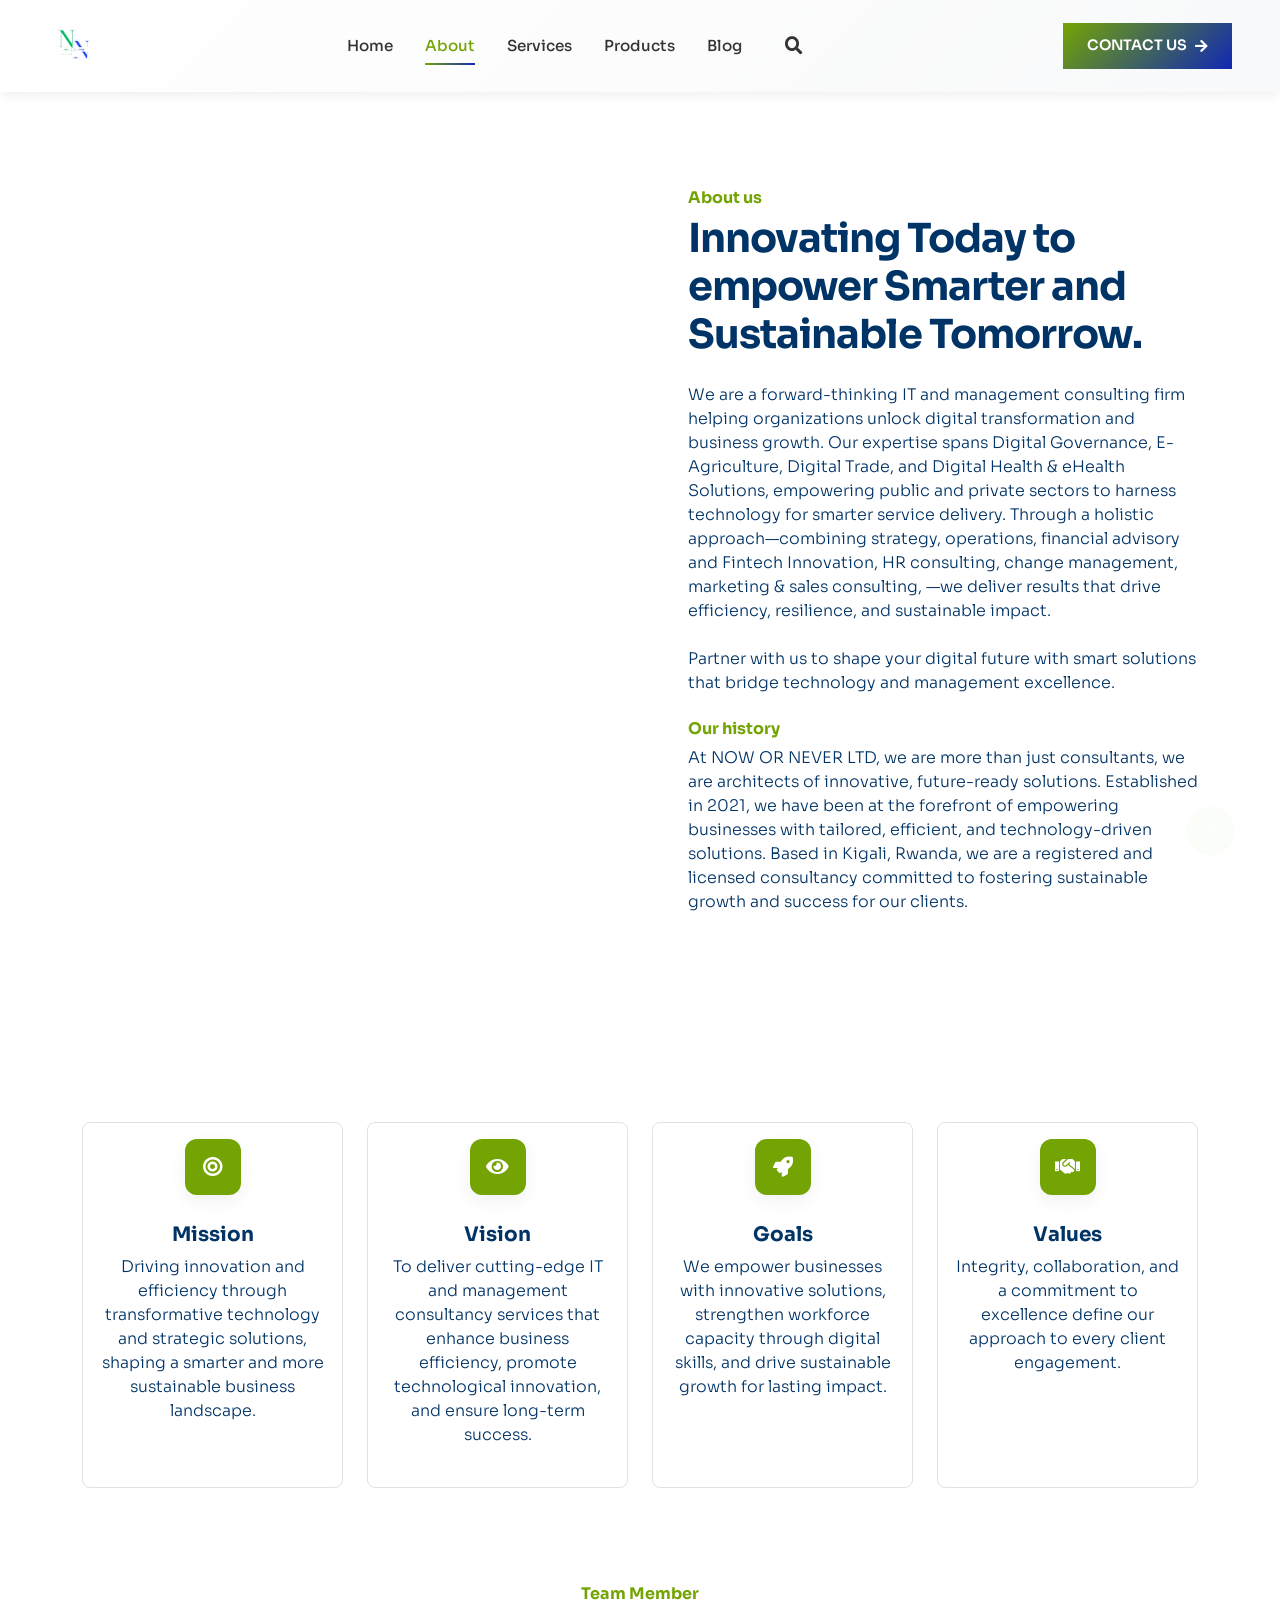
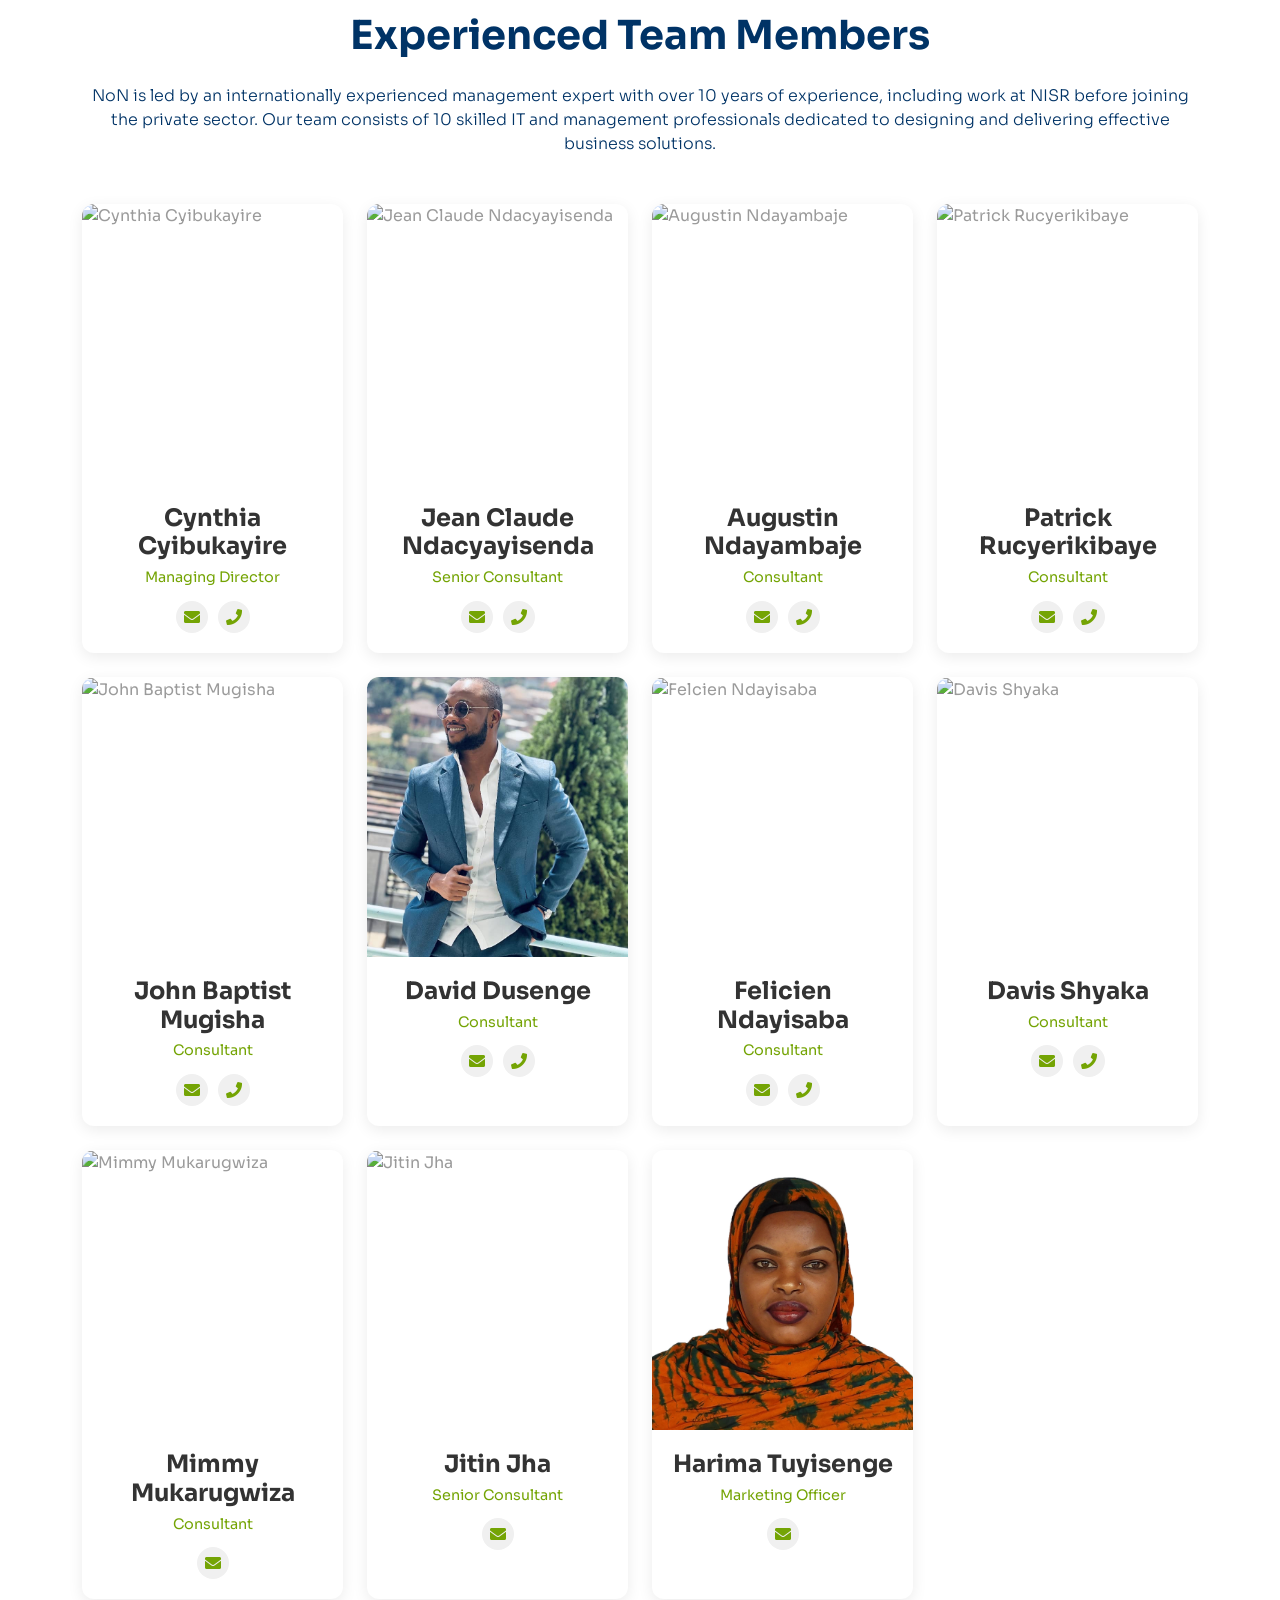
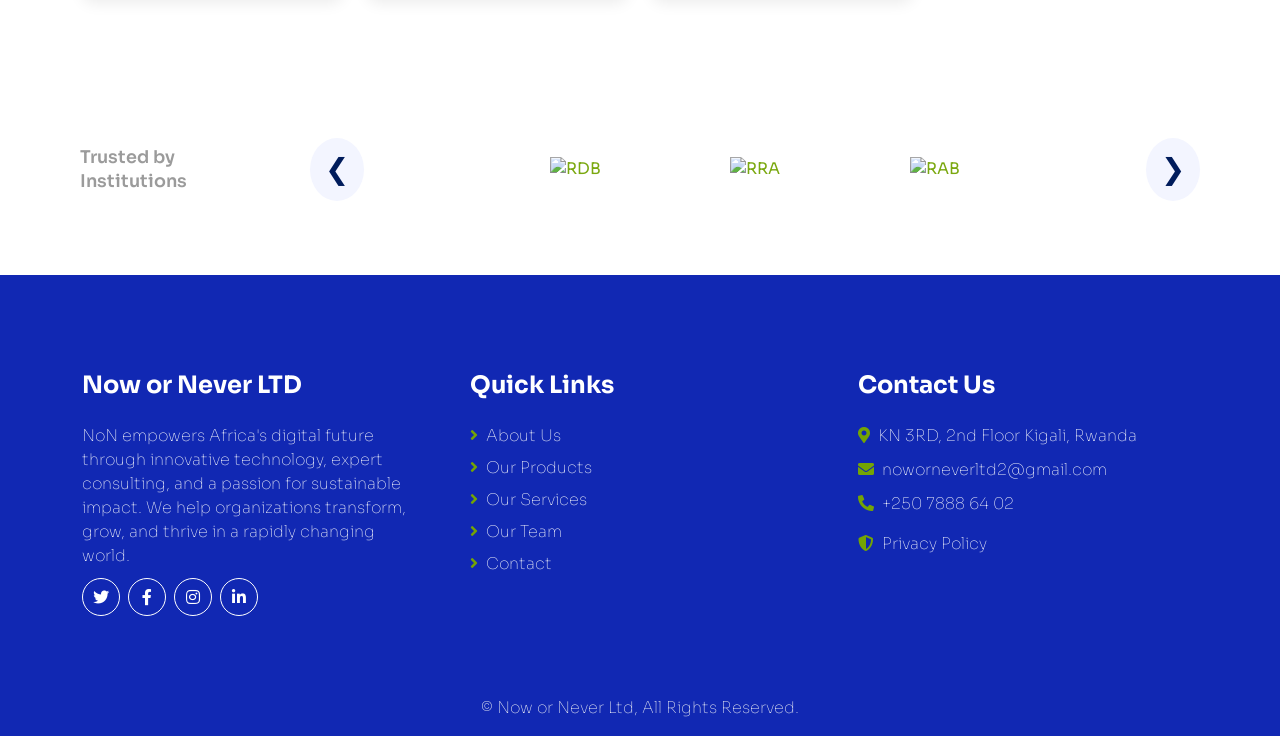
==== commit bb4a15e2: "new" ====
--- a/about.html
+++ b/about.html
@@ -142,11 +142,12 @@
             color: #74a404;
         }
 
+  
         .cta-btn-modern {
             background: linear-gradient(135deg, #74a404 0%, #1128B3 100%);
             color: white;
             padding: 0.75rem 1.5rem;
-            border-radius: 8px;
+          
             text-decoration: none;
             font-weight: 600;
             font-size: 0.9rem;
@@ -157,6 +158,7 @@
             border: none;
             cursor: pointer;
         }
+
 
         .cta-btn-modern:hover {
             transform: translateY(-2px);
@@ -870,6 +872,27 @@
                 </div>
             </a>
         </div>
+             <!-- Team Member Card 11 -->
+        <div class="col-lg-3 col-md-6 mb-3 wow fadeInUp" data-wow-delay="0.2s">
+            <a href="jitin.html" style="text-decoration: none; color: inherit;">
+                <div class="team-card h-100">
+                    <div class="team-image-wrapper">
+                        <img class="team-image" src="img/Team/HArima.jpg" alt="Harima Tuyisenge">
+                        <div class="team-overlay">
+                                                                                   <a href="jitin.html" class="btn btn-primary" style="padding: 10px 20px; font-weight: 600; transition: background-color 0.3s ease;" onmouseover="this.style.backgroundColor='white'; this.style.color='#74a404';" onmouseout="this.style.backgroundColor=''; this.style.color='';">View Profile</a>
+
+                        </div>
+                    </div>
+                    <div class="team-info">
+                        <h4>Harima Tuyisenge</h4>
+                        <p class="role">Marketing Officer</p>
+                        <div class="contact-info">
+                            <a href="mailto:jjha@non.com"><i class="fas fa-envelope"></i></a>
+                        </div>
+                    </div>
+                </div>
+            </a>
+        </div>
     </div>
 
           
--- a/css/style.css
+++ b/css/style.css
@@ -329,6 +329,7 @@
 /*** Service ***/
 .service-item {
     box-shadow: 0 0 45px rgba(0, 0, 0, .08);
+
 
    
 }
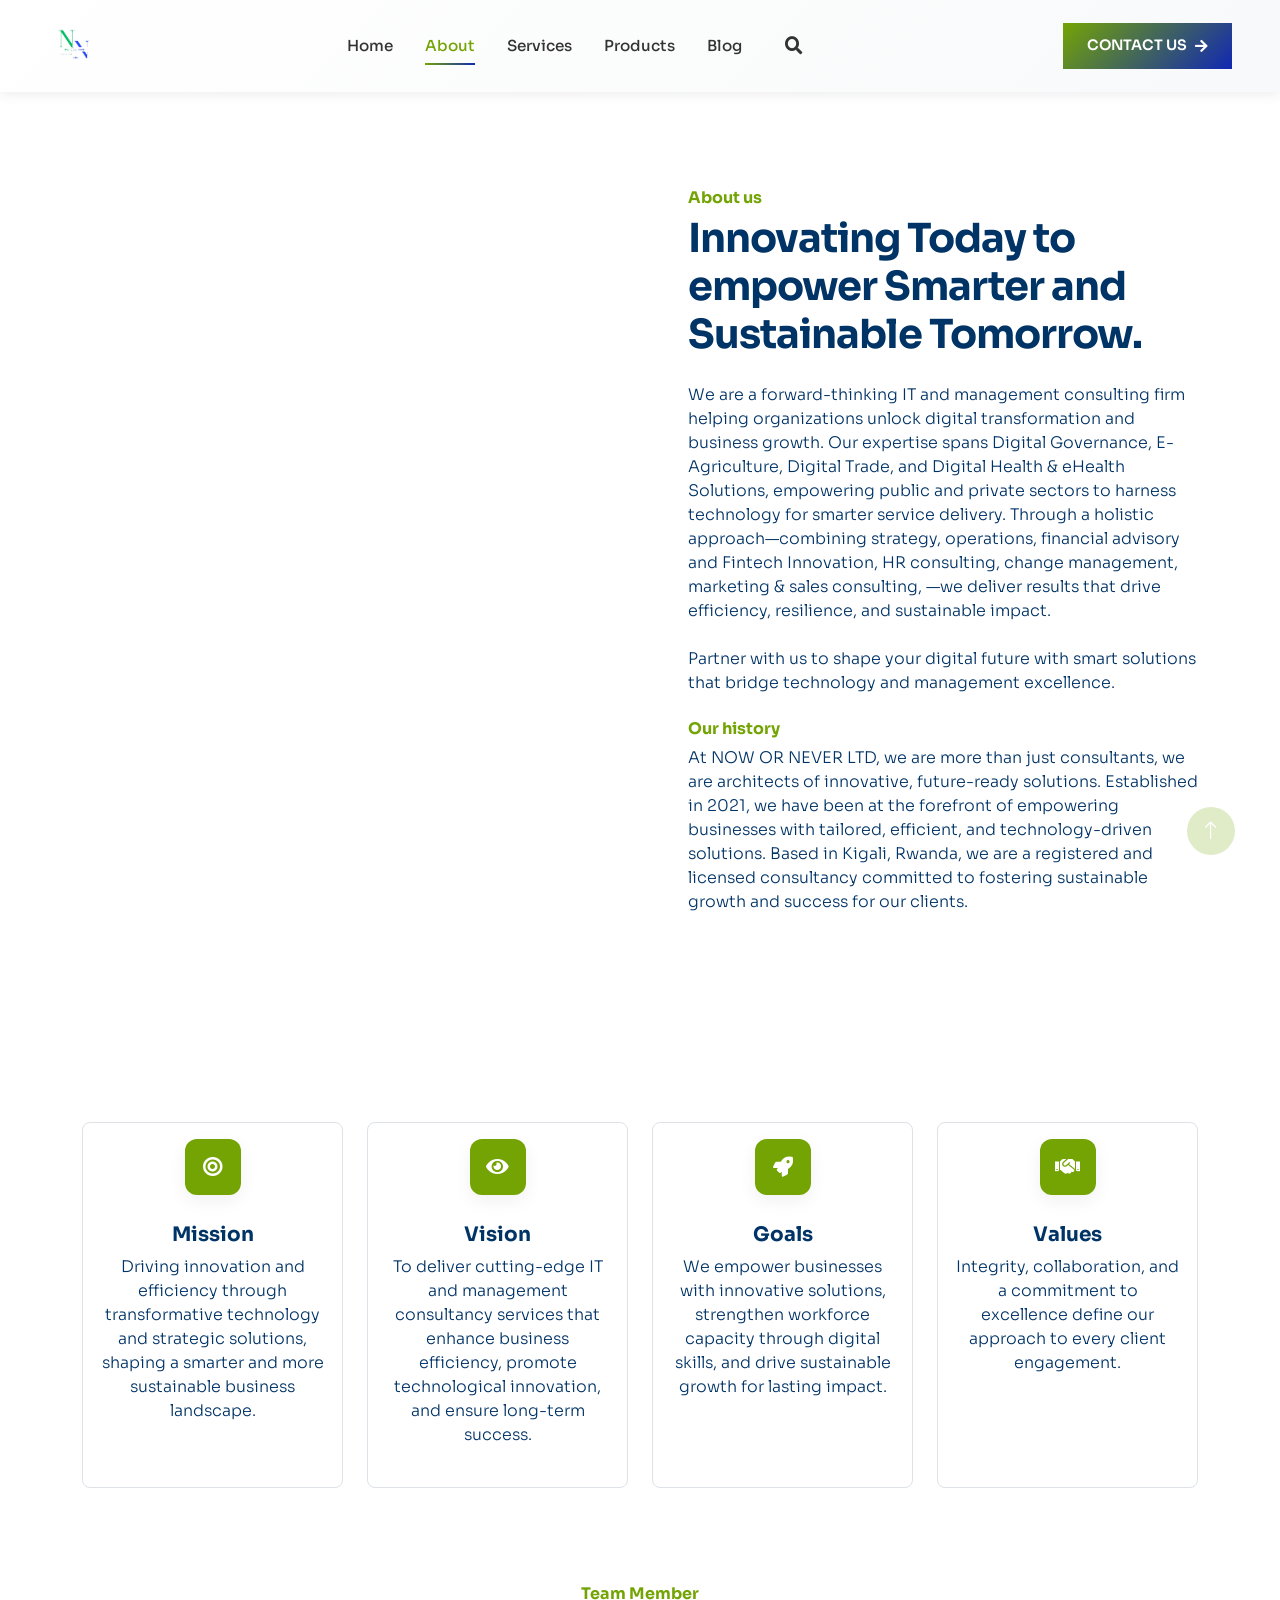
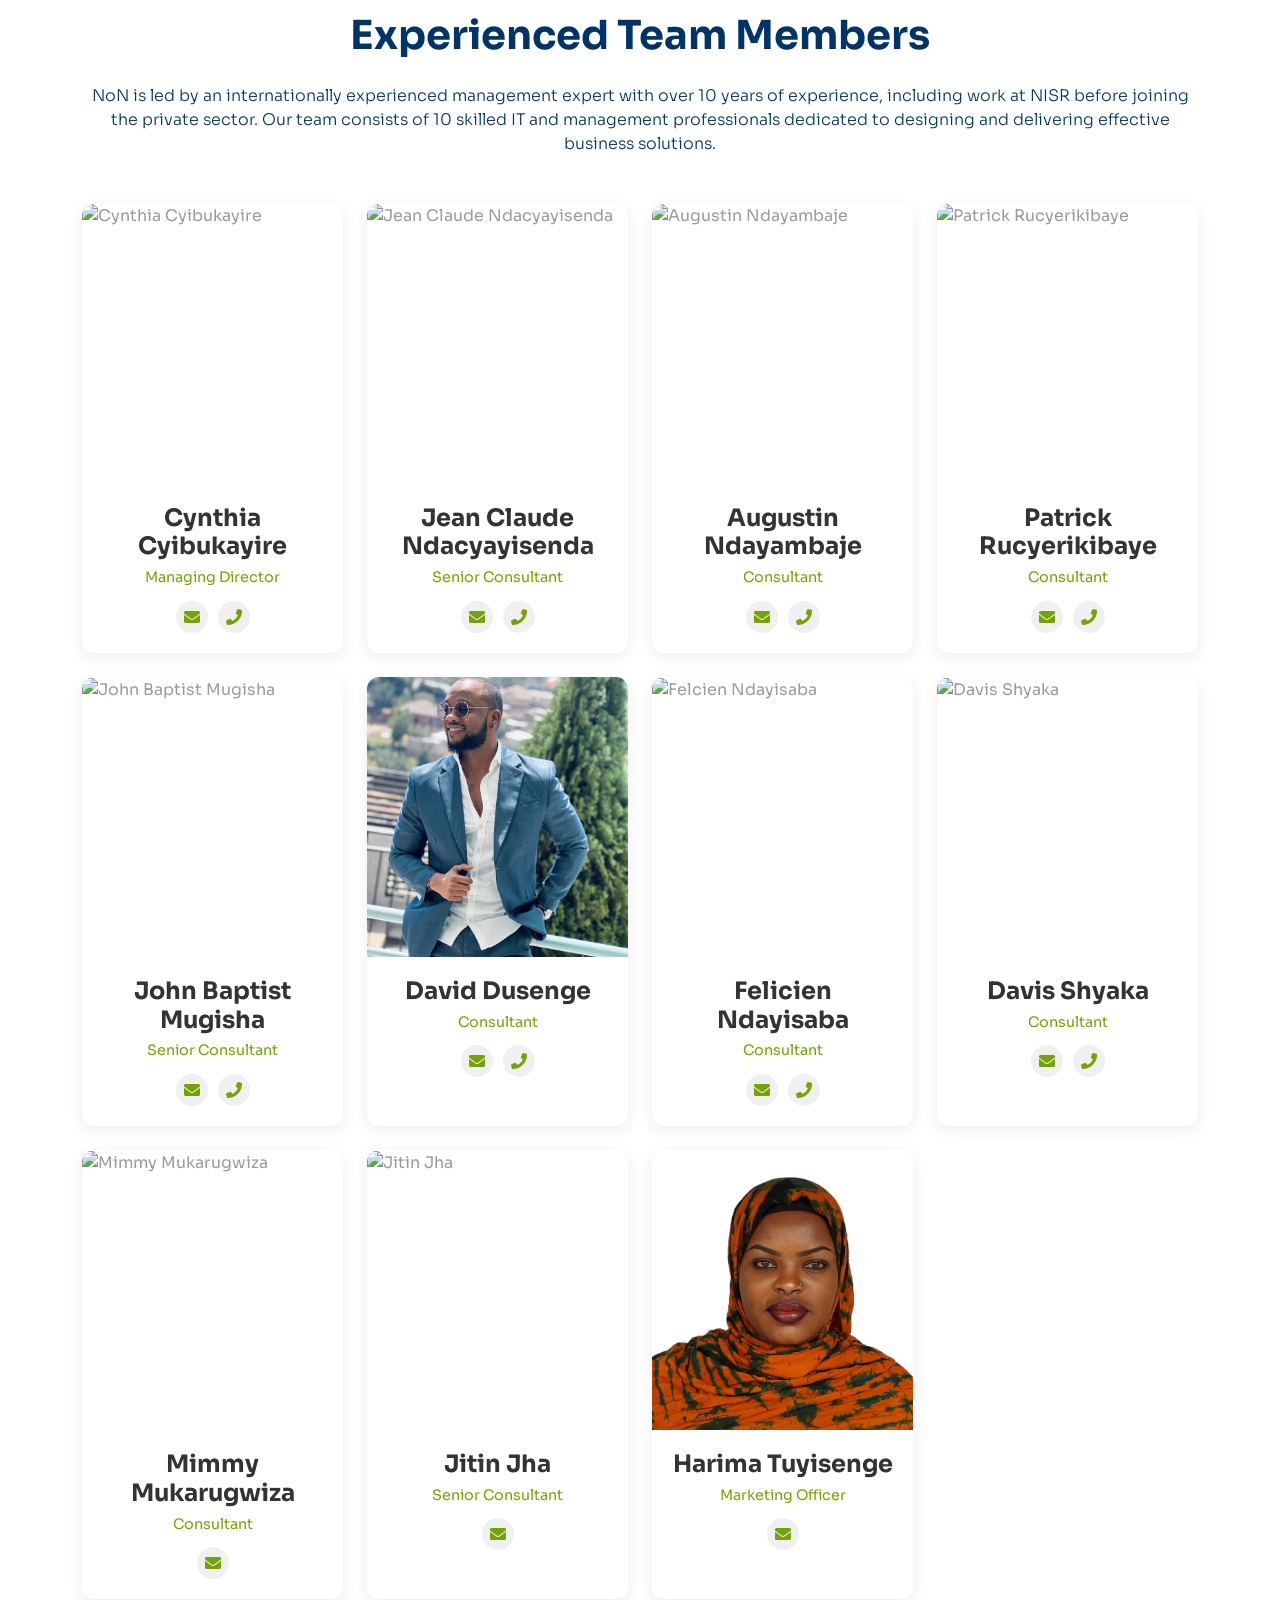
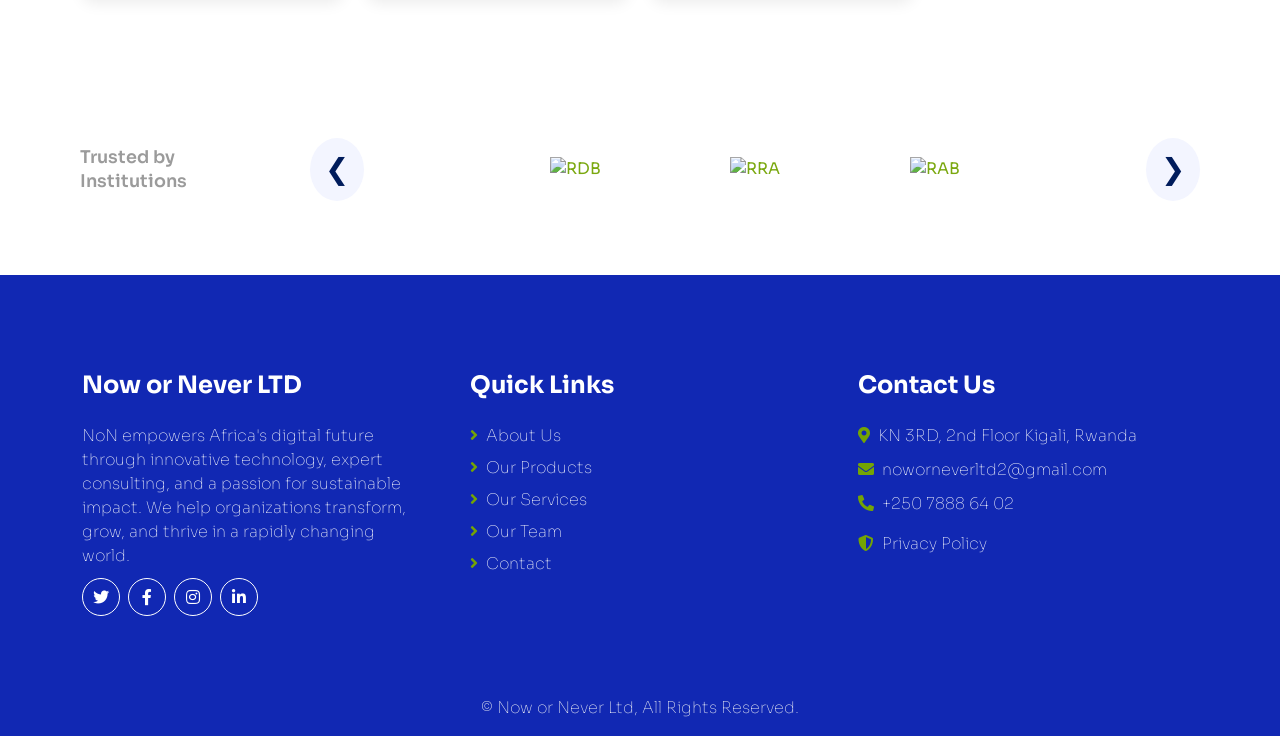
==== commit 9ce3329f: "Update role from Consultant to Senior Consultant" ====
--- a/about.html
+++ b/about.html
@@ -750,7 +750,7 @@
                     </div>
                     <div class="team-info">
                         <h4>John Baptist Mugisha</h4>
-                        <p class="role">Consultant</p>
+                        <p class="role">Senior Consultant</p>
                         <div class="contact-info">
                             <a href="mailto:jbmugisha@non.com"><i class="fas fa-envelope"></i></a>
                             <a href="tel:+250788841787"><i class="fas fa-phone"></i></a>
@@ -1018,4 +1018,4 @@
     <script src="js/main.js"></script>
 </body>
 
-</html></div></div></div></div>+</html></div></div></div></div>
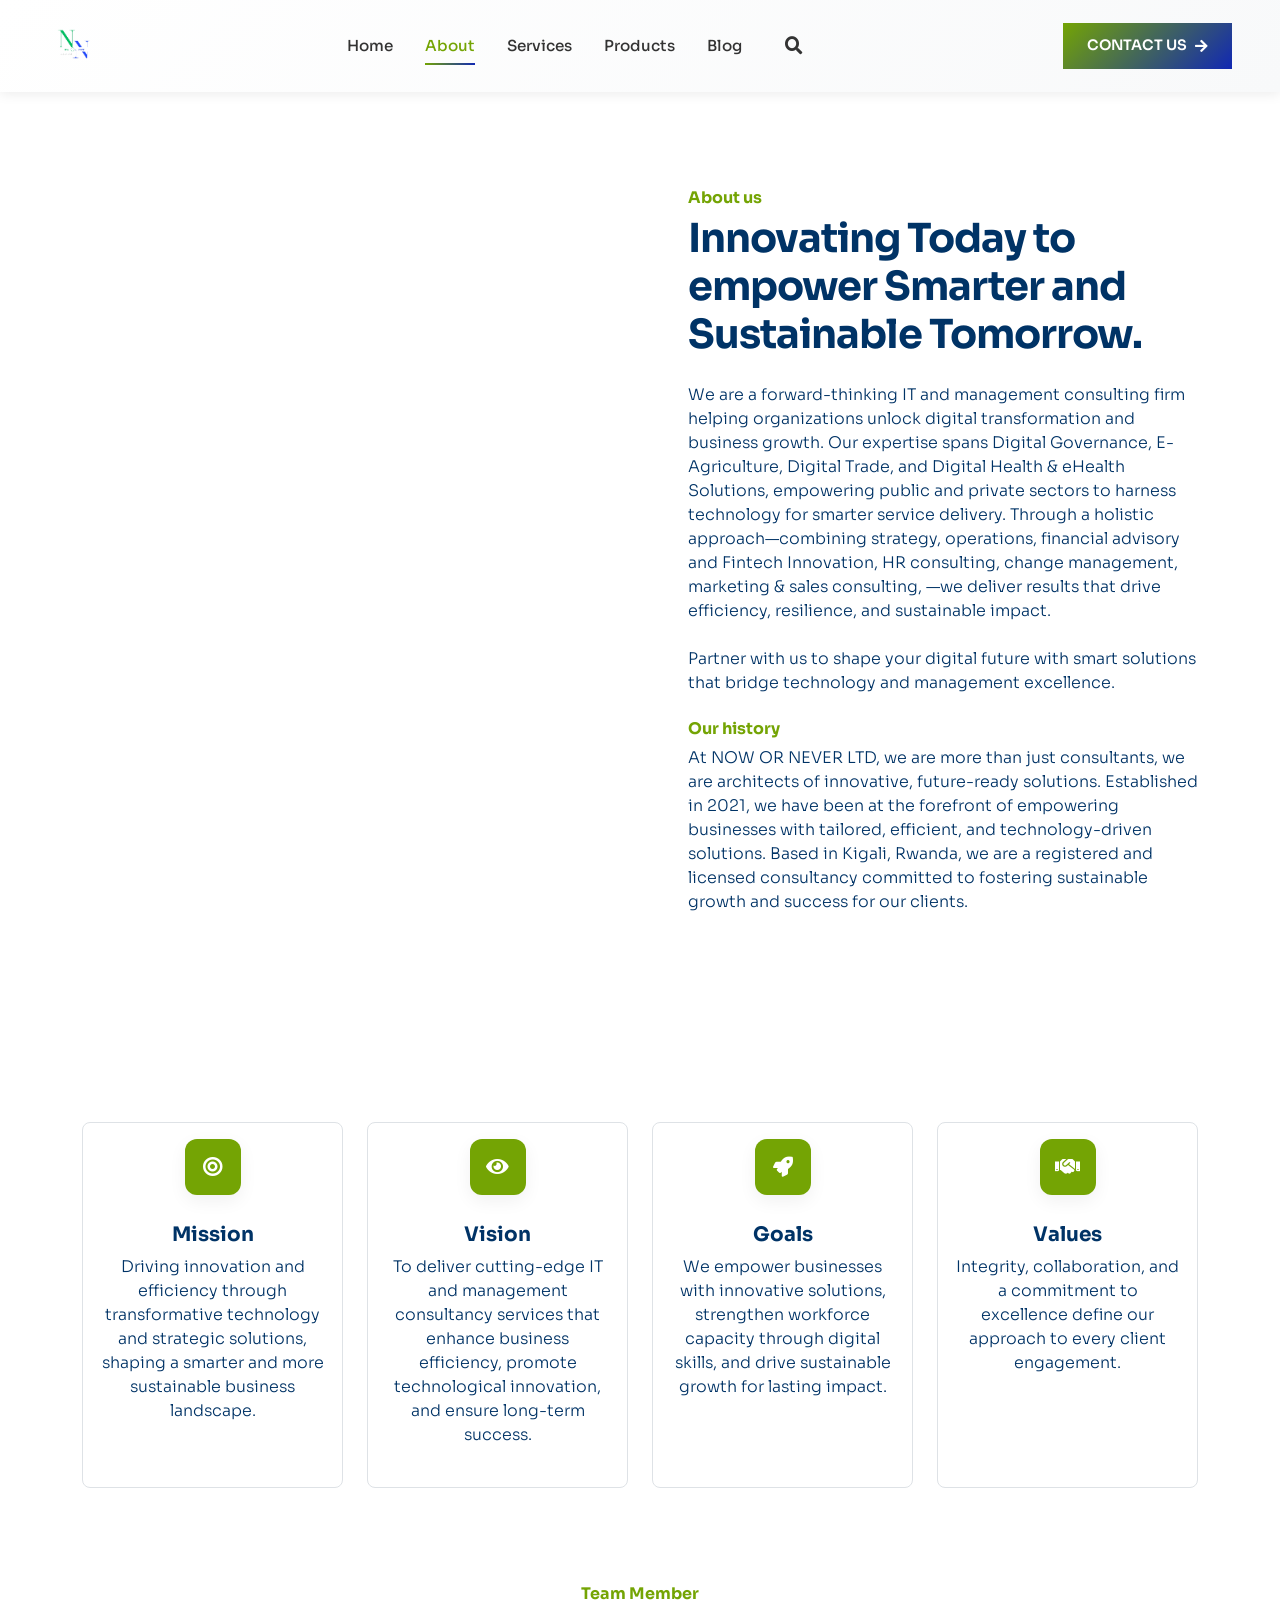
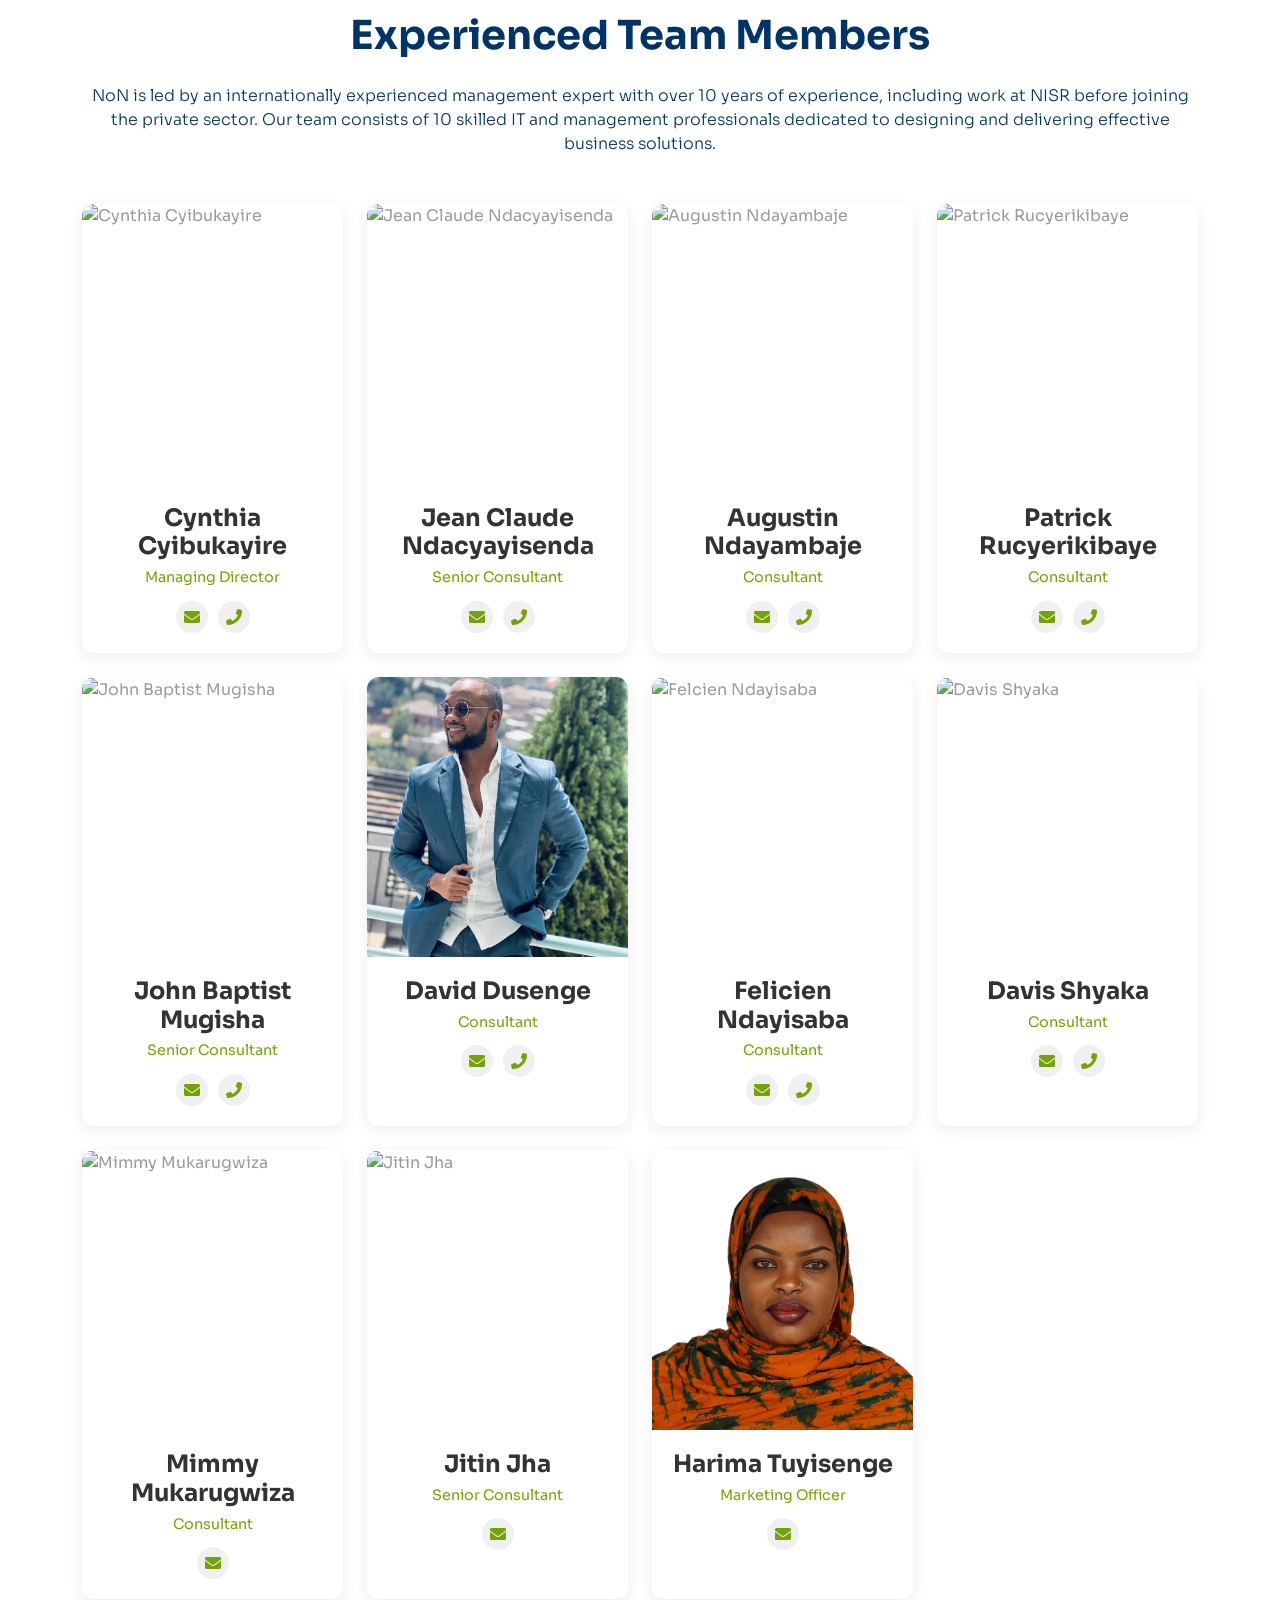
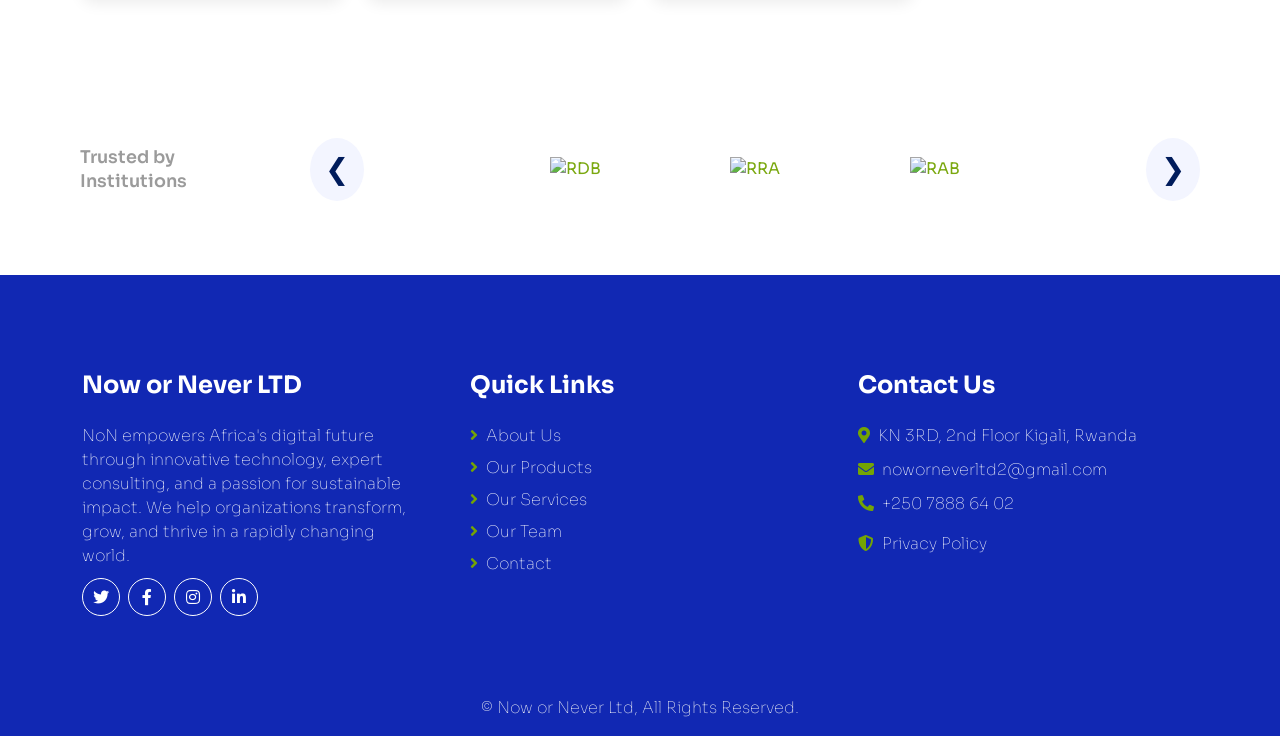
==== commit c8e2fd09: "Update team member image for John Baptist Mugisha" ====
--- a/about.html
+++ b/about.html
@@ -742,7 +742,7 @@
             <a href="staff_bio.html?id=7" style="text-decoration: none; color: inherit;">
                 <div class="team-card h-100">
                     <div class="team-image-wrapper">
-                        <img class="team-image" src="img/team-3.png" alt="John Baptist Mugisha">
+                        <img class="team-image" src="img/team/Mugisha.jpeg" alt="John Baptist Mugisha">
                         <div class="team-overlay">
                                                                                   <a href="staff_bio.html?id=1" class="btn btn-primary" style="padding: 10px 20px; font-weight: 600; transition: background-color 0.3s ease;" onmouseover="this.style.backgroundColor='white'; this.style.color='#74a404';" onmouseout="this.style.backgroundColor=''; this.style.color='';">View Profile</a>
 
